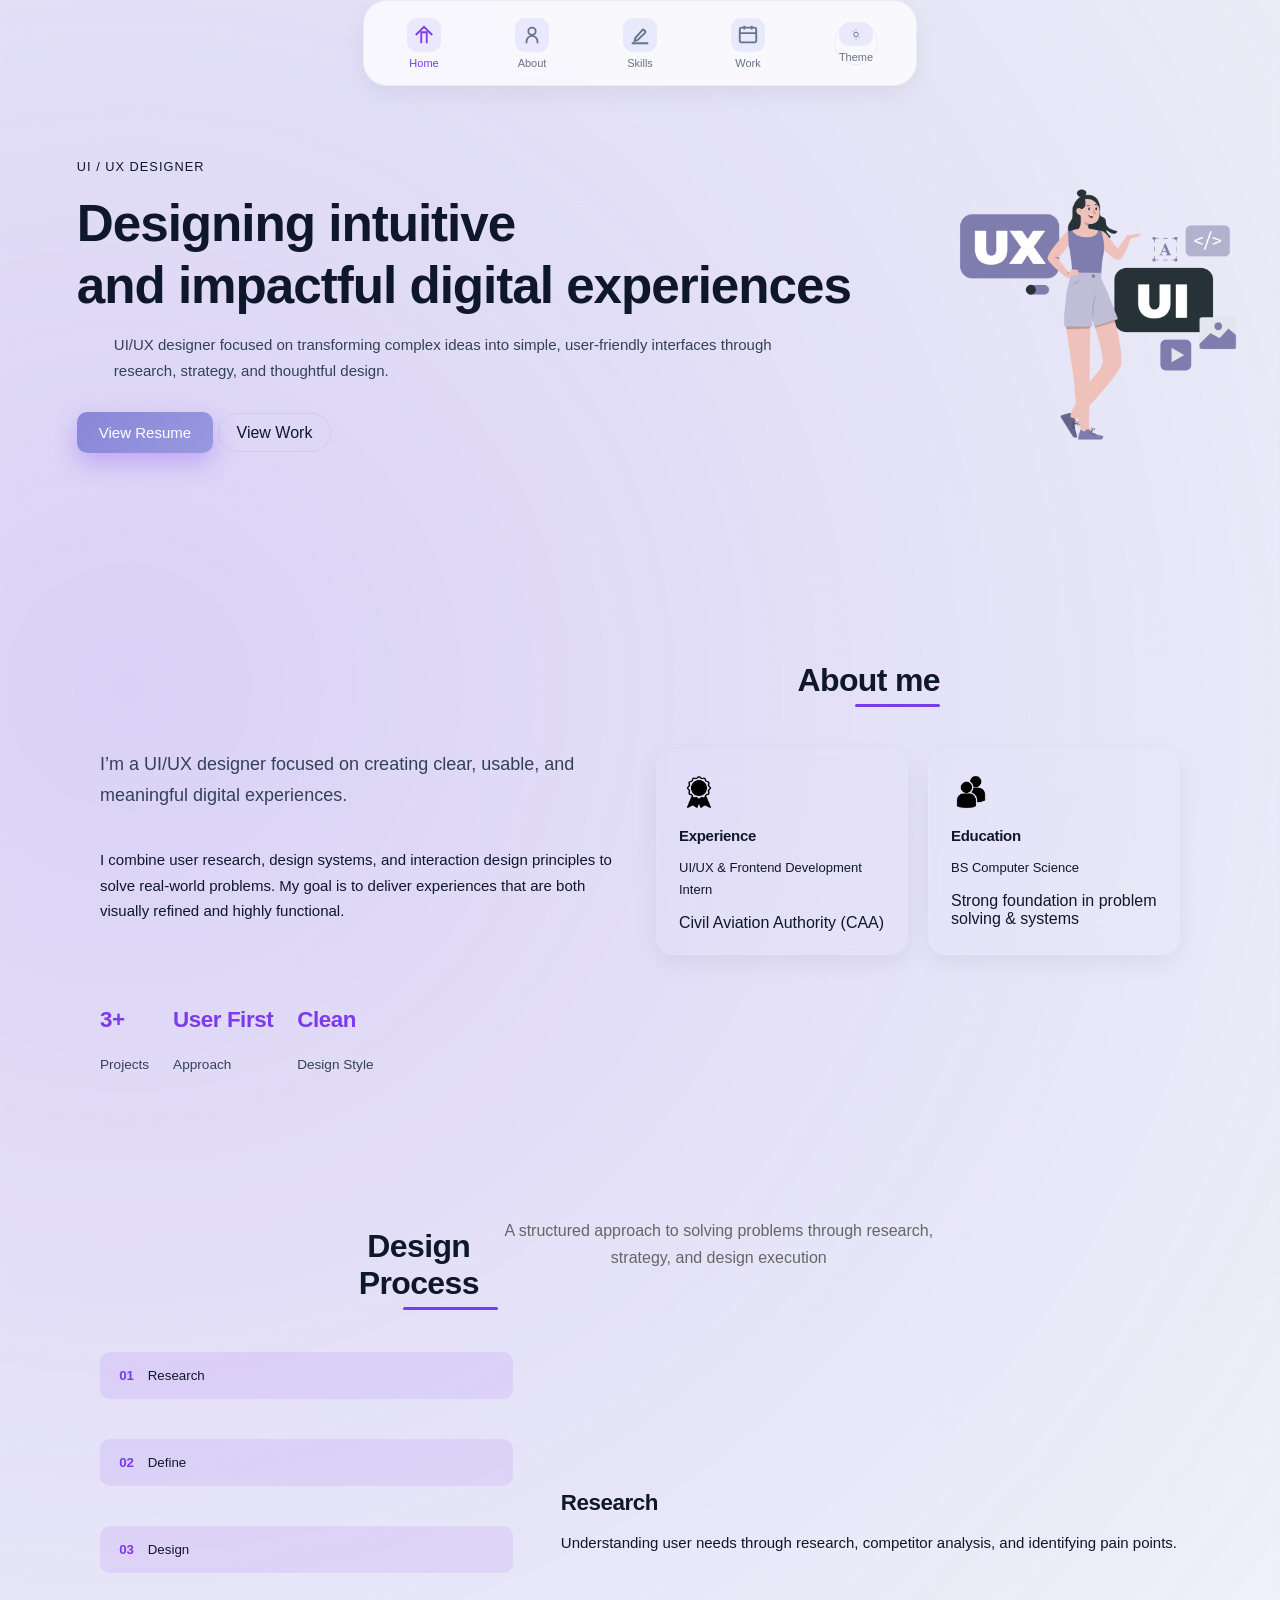
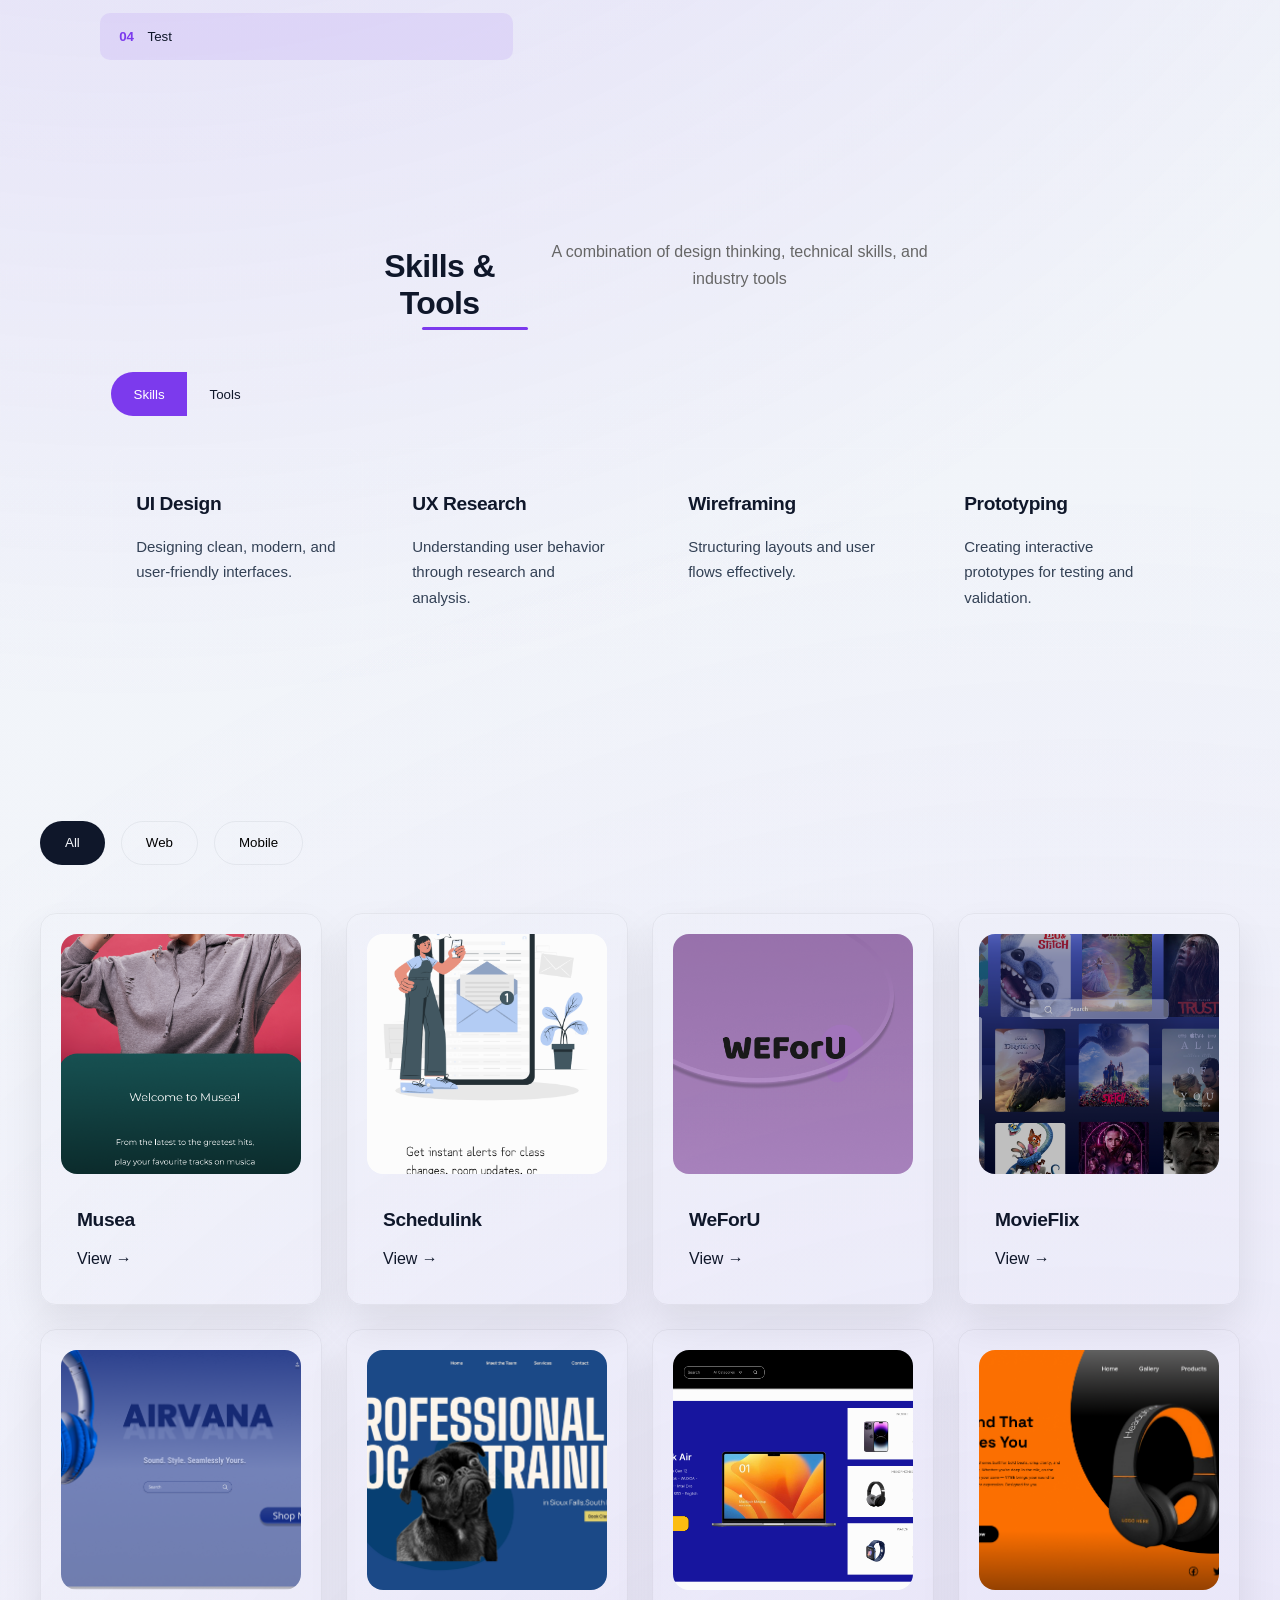
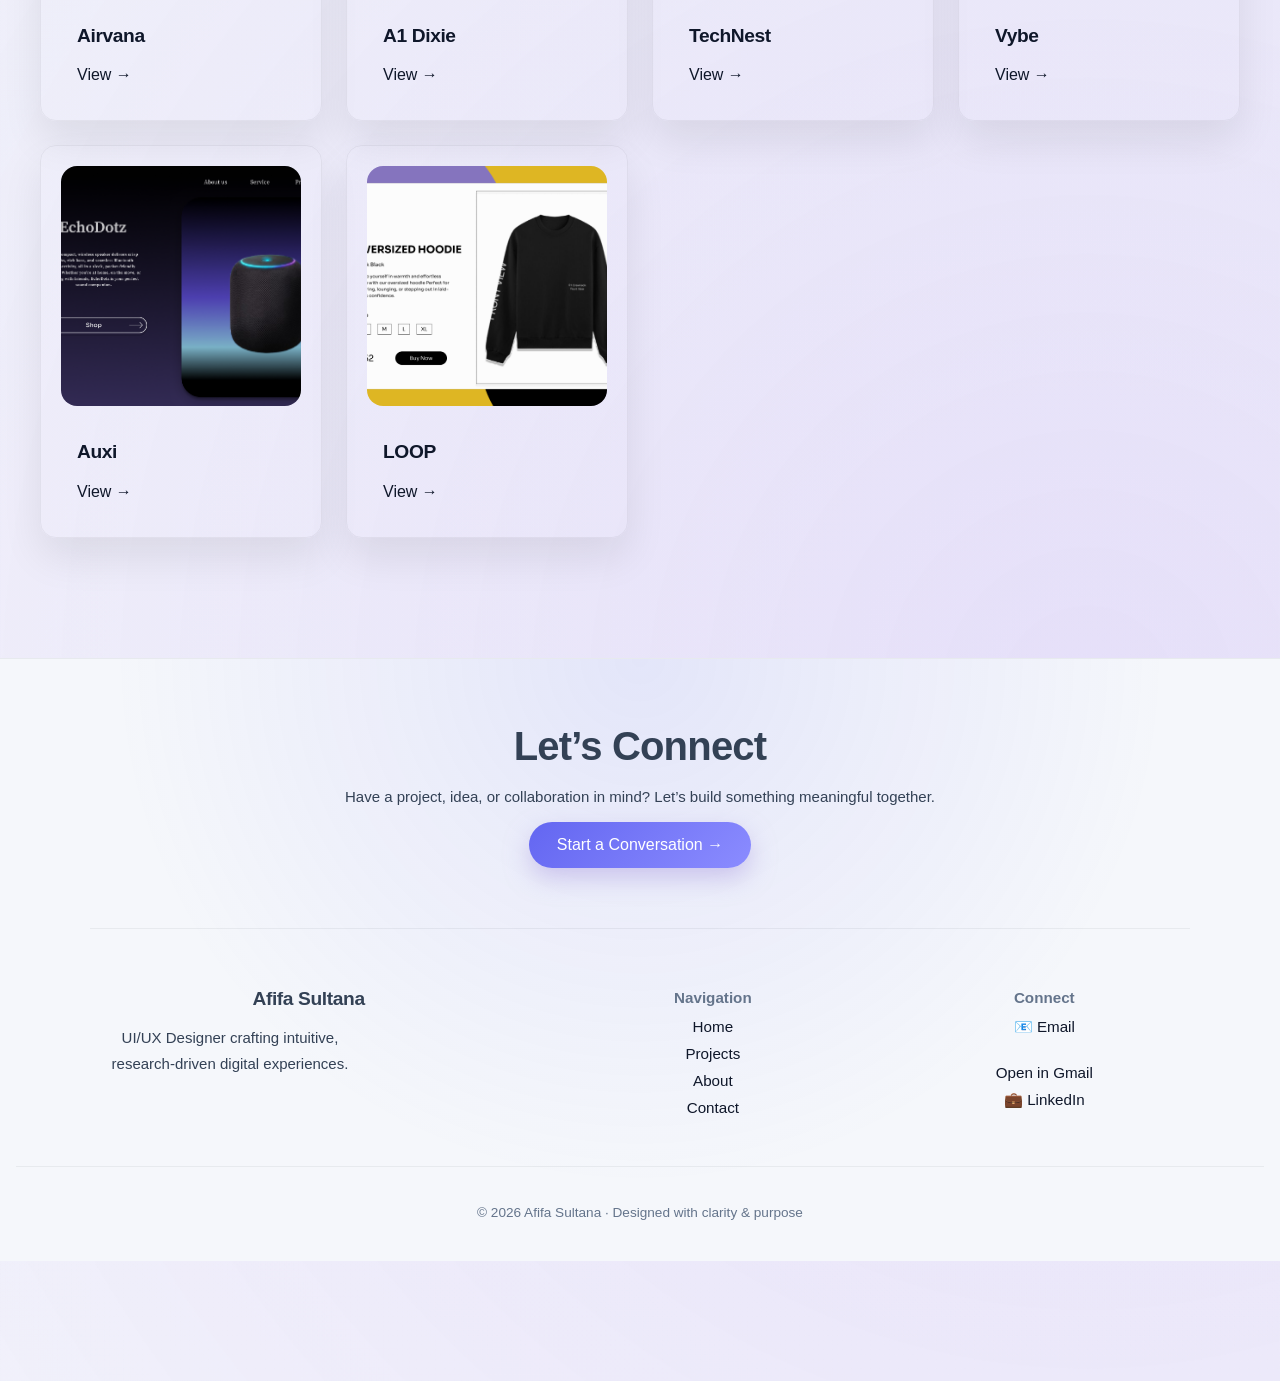
==== index.html @ 7cd3fa0b "Update index.html" ====
<!DOCTYPE html>
<html lang="en">
<head>
  <meta charset="UTF-8" />
  <meta name="viewport" content="width=device-width, initial-scale=1.0"/>
  <title>Afifa Sultana · UI/UX Designer</title>
  

  <link href="https://fonts.googleapis.com/css2?family=Poppins:wght@300;400;500;600&display=swap" rel="stylesheet">
  <link rel="stylesheet" href="style.css">
</head>

<body>
<button id="scrollTop" aria-label="Back to top">↑</button>

<!-- ================= NAV ================ -->
<!-- ================= BOTTOM NAVIGATION ================= -->
<nav class="bottom-nav">

  <div class="nav-indicator"></div>

<a href="#home" class="nav-item" aria-label="Navigate to Home section">
    <svg class="icon" viewBox="0 0 24 24">
      <path d="M3 12l9-9 9 9"></path>
      <path d="M9 21V9h6v12"></path>
    </svg>
    <span class="label">Home</span>
  </a>

<a href="#about" class="nav-item" aria-label="Go to Home section">

    <svg class="icon" viewBox="0 0 24 24">
      <circle cx="12" cy="8" r="4"></circle>
      <path d="M6 21v-2a6 6 0 0112 0v2"></path>
    </svg>
    <span class="label">About</span>
  </a>

  <a href="#skills-tools-section" class="nav-item" aria-label="Go to Home section">

    <svg class="icon" viewBox="0 0 24 24">
      <path d="M14.7 6.3a1 1 0 011.4 0l1.6 1.6a1 1 0 010 1.4l-8.4 8.4-3.2.8.8-3.2z"></path>
      <path d="M21 21H3"></path>
    </svg>
    <span class="label">Skills</span>
  </a>

   <a href="#work" class="nav-item" aria-label="Go to Home section">
    <svg class="icon" viewBox="0 0 24 24">
      <rect x="3" y="4" width="18" height="16" rx="2"></rect>
      <path d="M16 2v4"></path>
      <path d="M8 2v4"></path>
      <path d="M3 10h18"></path>
    </svg>
    <span class="label">Work</span>
  </a>

  <button id="theme-toggle" class="nav-item theme-btn">
    <svg class="icon" viewBox="0 0 24 24">
      <circle cx="12" cy="12" r="5"></circle>
      <path d="M12 1v2"></path>
      <path d="M12 21v2"></path>
      <path d="M4.22 4.22l1.42 1.42"></path>
      <path d="M18.36 18.36l1.42 1.42"></path>
    </svg>
    <span class="label">Theme</span>
  </button>

</nav>

<!-- ================= HERO ================= -->
<section id="home" class="hero reveal">
  <div class="hero-text">
    <p class="eyebrow">UI / UX Designer</p>
  <h1>
  Designing intuitive<br>
  and impactful digital experiences
</h1>

<p class="hero-desc">
  UI/UX designer focused on transforming complex ideas into simple, user-friendly interfaces through research, strategy, and thoughtful design.
</p>

<div class="hero-actions">
<a href="CV.pdf" target="_blank" class="btn">View Resume</a>
  <a href="#work" class="btn-outline">View Work</a>
</div>

  </div>

<div class="hero-image">
  <div class="hero image.png">
    <img 
      src="hero image.png" 
      alt="UI UX Designer Illustration"
      loading="lazy"
      decoding="async"
    >
  </div>
</div>
</section>
<!-- ================= ABOUT ================= -->
<section id="about">
  <div class="container">

    <div class="section-header right">
      <h2 class="section-title">About me</h2>
      <p class="section-subtitle">
     
      </p>
    </div>

    <div class="about-wrapper">

      <!-- LEFT: TEXT -->
      <div class="about-text">
     <p class="about-intro">
  I’m a UI/UX designer focused on creating clear, usable, and meaningful digital experiences.
</p>

<p class="about-description">
  I combine user research, design systems, and interaction design principles to solve real-world problems. My goal is to deliver experiences that are both visually refined and highly functional.
</p>

        <!-- ✨ HIGHLIGHTS -->
        <div class="about-highlights">
          <div class="highlight">
            <h3>3+</h3>
            <span>Projects</span>
          </div>
          <div class="highlight">
            <h3>User First</h3>
            <span>Approach</span>
          </div>
          <div class="highlight">
            <h3>Clean</h3>
            <span>Design Style</span>
          </div>
        </div>
      </div>

      <!-- RIGHT: CARDS -->
     <div class="about-cards">

  <!-- EXPERIENCE -->
  <div class="about-card premium-card">
    <img src="folder/experience.png" class="card-icon">
 <h3>Experience</h3>
          <p>UI/UX & Frontend Development Intern</p>
          <span>Civil Aviation Authority (CAA)</span>
  </div>

  <!-- EDUCATION -->
  <div class="about-card premium-card">
    <img src="folder/education.png" class="card-icon">
    <h3>Education</h3>
          <p>BS Computer Science</p>
          <span>Strong foundation in problem solving & systems</span>
  </div>

  <!-- DESIGN APPROACH -->
 
</div>
    </div>
  </div>
</section>

<section class="process-section">
  <div class="container">

    <div class="section-header right">
      <h2 class="section-title">Design Process</h2>
      <p class="section-subtitle">
        A structured approach to solving problems through research, strategy, and design execution
      </p>
    </div>

    <div class="process-wrapper">

      <!-- LEFT: STEPS -->
      <div class="process-steps">

        <button class="process-step active" data-step="1">
          <span>01</span> Research
        </button>

        <button class="process-step" data-step="2">
          <span>02</span> Define
        </button>

        <button class="process-step" data-step="3">
          <span>03</span> Design
        </button>

        <button class="process-step" data-step="4">
          <span>04</span> Test
        </button>

      </div>

      <!-- RIGHT: CONTENT -->
      <div class="process-content">

        <div class="process-panel active" data-step="1">
          <h3>Research</h3>
          <p>Understanding user needs through research, competitor analysis, and identifying pain points.</p>
        </div>

        <div class="process-panel" data-step="2">
          <h3>Define</h3>
          <p>Structuring insights into clear problem statements, user flows, and information architecture.</p>
        </div>

        <div class="process-panel" data-step="3">
          <h3>Design</h3>
          <p>Creating wireframes, visual designs, and prototypes focused on usability and clarity.</p>
        </div>

        <div class="process-panel" data-step="4">
          <h3>Test</h3>
          <p>Validating designs through usability testing and refining based on feedback.</p>
        </div>

      </div>

    </div>
  </div>
</section>


<section id="skills-tools-section">
  <div class="container">

    <div class="section-header right">
      <h2 class="section-title">Skills & Tools</h2>
      <p class="section-subtitle">
        A combination of design thinking, technical skills, and industry tools
      </p>
    </div>

    <!-- TOGGLE -->
    <div class="skills-toggle">
      <button class="toggle-btn active" data-tab="skills">Skills</button>
      <button class="toggle-btn" data-tab="tools">Tools</button>
    </div>

    <!-- SKILLS -->
    <div class="tab-content active" id="skills">

      <div class="skills-grid">

        <div class="skill-card premium-card">
          <h3>UI Design</h3>
          <p>Designing clean, modern, and user-friendly interfaces.</p>
        </div>

        <div class="skill-card premium-card">
          <h3>UX Research</h3>
          <p>Understanding user behavior through research and analysis.</p>
        </div>

        <div class="skill-card premium-card">
          <h3>Wireframing</h3>
          <p>Structuring layouts and user flows effectively.</p>
        </div>

        <div class="skill-card premium-card">
          <h3>Prototyping</h3>
          <p>Creating interactive prototypes for testing and validation.</p>
        </div>

      </div>

    </div>

    <!-- TOOLS -->
    <div class="tab-content" id="tools">

      <div class="tools-bars">

        <div class="tool-bar premium-card">
          <div class="tool-info">
            <img src="https://cdn.jsdelivr.net/gh/devicons/devicon/icons/figma/figma-original.svg">
            <div>
              <h3>Figma</h3>
              <span>Advanced</span>
            </div>
          </div>
          <div class="bar"><div class="fill" data-width="90%"></div></div>
        </div>

        <div class="tool-bar premium-card">
          <div class="tool-info">
            <img src="https://cdn.jsdelivr.net/gh/devicons/devicon/icons/xd/xd-plain.svg">
            <div>
              <h3>Adobe XD</h3>
              <span>Advanced</span>
            </div>
          </div>
          <div class="bar"><div class="fill" data-width="85%"></div></div>
        </div>

        <div class="tool-bar premium-card">
          <div class="tool-info">
            <img src="https://cdn.jsdelivr.net/gh/devicons/devicon/icons/photoshop/photoshop-plain.svg">
            <div>
              <h3>Photoshop</h3>
              <span>Intermediate</span>
            </div>
          </div>
          <div class="bar"><div class="fill" data-width="75%"></div></div>
        </div>

      </div>

    </div>

  </div>
</section>


<!-- ================= WORK ================= -->


<section id="work" class="reveal">
 <h2 class="title"></h2>


  <div class="work-filters">
    <button class="filter-btn active" data-filter="all">All</button>
    <button class="filter-btn" data-filter="web">Web</button>
    <button class="filter-btn" data-filter="mobile">Mobile</button>
     
  
  </div>



    <div class="gallery">

      <div class="gallery-item mobile" onclick="location.href='mob1.html'">
        <img src="project/Musea Cover.png" alt="Musea">
        <div class="project-info">
          <h3>Musea</h3>
          <p></p>
          <span>View  →</span>
        </div>
      </div>

     <div class="gallery-item mobile" onclick="location.href='mob2.html'">
        <img src="project/Schedulink Cover.png" alt="Schedulink">
        <div class="project-info">
          <h3>Schedulink</h3>
          <p></p>
          <span>View  →</span>
        </div>
      </div>
      <div class="gallery-item mobile" onclick="location.href='mob3.html'">
        <img src="project/WeForU Cover.png" alt="WeForU">
        <div class="project-info">
          <h3>WeForU</h3>
          <p></p>
          <span>View  →</span>
        </div>
      </div>

      <div class="gallery-item web" onclick="location.href='web1.html'">
        <img src="project/Movieflix cover.png" alt="MovieFlix">
        <div class="project-info">
          <h3>MovieFlix</h3>
          <p></p>
          <span>View  →</span>
        </div>
      </div>

      <div class="gallery-item web" onclick="location.href='web2.html'">
        <img src="project/Airvana Cover.png" alt="Airvana">
        <div class="project-info">
          <h3>Airvana</h3>
          <p></p>
          <span>View →</span>
        </div>
      </div>

      <div class="gallery-item web" onclick="location.href='web3.html'">
        <img src="project/A1Dixie Cover.png" alt="A1 Dixie">
        <div class="project-info">
          <h3>A1 Dixie</h3>
          <p></p>
          <span>View  →</span>
        </div>
      </div>
      
      <div class="gallery-item web" onclick="location.href='web4.html'">
        <img src="project/TechNest Cover.png" alt="TechNest">
        <div class="project-info">
          <h3>TechNest</h3>
          <p></p>
          <span>View  →</span>
        </div>
      </div>

  
      <div class="gallery-item all" onclick="location.href='vybe.html'">
        <img src="landing pages/vybe lp.png" alt="Vybe">
        <div class="project-info">
          <h3>Vybe</h3>
          <p></p>
          <span>View  →</span>
        </div>
      </div>

         <div class="gallery-item all" onclick="location.href='auxi.html'">
        <img src="project/Auxi Cover.png" alt="auxi">
        <div class="project-info">
          <h3>Auxi</h3>
          <p></p>
          <span>View   →</span>
        </div>
      </div>

       <div class="gallery-item all" onclick="location.href='loop.html'">
        <img src="project/LOOP Cover.png" alt="loop">
        <div class="project-info">
          <h3>LOOP</h3>
          <p></p>
          <span>View  →</span>
        </div>
      </div>


    </article>
  </div>

    </div>
  </section>

  




<!-- ================= PREMIUM FOOTER (WITH CONNECT) ================= -->
<footer class="footer" role="contentinfo">

  <!-- TOP CTA -->
  <div class="footer-cta">
    <h2>Let’s Connect</h2>
    <p>Have a project, idea, or collaboration in mind? Let’s build something meaningful together.</p>
    <a href="mailto:ms.afifasultana.1@gmail.com" class="btn-footer">
      Start a Conversation →
    </a>
  </div>

  <!-- MAIN GRID -->
  <div class="footer-container">

    <!-- BRAND -->
    <div class="footer-col brand">
      <h3>Afifa Sultana</h3>
      <p>UI/UX Designer crafting intuitive, research-driven digital experiences.</p>
    </div>

    <!-- NAVIGATION -->
    <div class="footer-col">
      <h4>Navigation</h4>
      <a href="#">Home</a>
      <a href="#">Projects</a>
      <a href="#">About</a>
      <a href="#contact">Contact</a>
    </div>

 <div class="footer-col">
  <h4>Connect</h4>

  <a href="mailto:ms.afifasultana.1@gmail.com">📧 Email</a>
<br>
<a href="https://mail.google.com/mail/?view=cm&fs=1&to=ms.afifasultana.1@gmail.com" target="_blank">
  Open in Gmail
</a>

  <!-- LinkedIn -->
  <a href="https://www.linkedin.com/in/afifa-sultana-5751b8331" target="_blank">
    💼 LinkedIn
  </a>
</div>

  </div>

  <!-- BOTTOM -->
  <div class="footer-bottom">
    <p>© 2026 Afifa Sultana · Designed with clarity & purpose</p>
  </div>

</footer>

<script src="script.js"></script>
</body>
</html>
---- style.css ----
@import url("https://fonts.googleapis.com/css2?family=Poppins:wght@300;400;500;600&display=swap");


/* ================= DESIGN SYSTEM ================= */

:root {
  /* 🎨 Brand Accent (kept strong & consistent) */
  --accent: #7C3AED;
  --accent-rgb: 124, 58, 237;
  --accent-light: #A78BFA;

  /* 🌞 BACKGROUNDS (more depth + less flat white) */
  --bg-main: #F5F7FB;
  --bg-soft: #EEF2F8;
  --bg-elevated: #FFFFFF;

  /* 📝 TEXT (improved contrast hierarchy) */
  --text-primary: #0F172A;   /* deep slate (more professional than pure black) */
  --text-secondary: #334155; /* stronger than before */
  --text-muted: #64748B;

  /* 🧱 BORDERS (clean + subtle) */
  --border-color: rgba(15, 23, 42, 0.06);

  /* 🧊 CARDS (glass + soft layering) */
  --card-bg: rgba(255, 255, 255, 0.75);
  --card-border: rgba(15, 23, 42, 0.05);

  /* ✨ INTERACTION */
  --hover-bg: rgba(124, 58, 237, 0.06);

  /* 🌫️ SHADOWS (more modern + soft) */
  --shadow-soft: 0 8px 24px rgba(15, 23, 42, 0.06);
  --shadow-medium: 0 12px 40px rgba(15, 23, 42, 0.08);

  /* 🌈 OPTIONAL GRADIENT (for hero / sections) */
  --gradient-soft: linear-gradient(
    135deg,
    rgba(153, 123, 204, 0.397),
    rgba(167, 139, 250, 0.05)
  );
}
/* 🌙 DARK MODE */
body.dark {
  --bg-main: #0b0d12;
  --bg-soft: #495380;
  --bg-elevated: #1b1f32;

  --text-primary: #e5e7eb;
  --text-secondary: #a1a1aa;
  --text-muted: #71717a;

  --border-color: rgba(255,255,255,0.08);

  --card-bg: rgba(22, 26, 43, 0.65);
  --card-border: rgba(255, 255, 255, 0.08);

  --hover-bg: rgba(124, 58, 237, 0.12);

  --shadow-soft: 0 25px 60px rgba(0,0,0,0.45);
}
:root {
  /* 📏 SPACING SCALE (8pt system) */
  --space-xs: 0.5rem;   /* 8px */
  --space-sm: 1rem;     /* 16px */
  --space-md: 1.5rem;   /* 24px */
  --space-lg: 2.5rem;   /* 40px */
  --space-xl: 4rem;     /* 64px */
  --space-2xl: 6rem;    /* 96px */
}

:root {
  /* 🔤 TYPE SCALE */
  --text-xs: 0.75rem;
  --text-sm: 0.9rem;
  --text-base: 1rem;
  --text-lg: 1.2rem;
  --text-xl: 1.6rem;
  --text-2xl: 2.2rem;
  --text-3xl: clamp(2.4rem, 5vw, 3rem);
}



section {
  max-width: 1200px;
  margin: var(--space-2xl) auto;
  padding: var(--space-xl) var(--space-lg);

  border-radius: 24px;
}

.title {
  font-size: var(--text-2xl);
  margin-bottom: var(--space-lg);
}

.section-header {
  margin-bottom: var(--space-xl);
}

.btn {
  display: inline-flex;
  align-items: center;
  justify-content: center;

  padding: 12px 22px;
  border-radius: 999px;

  background: linear-gradient(
    135deg,
    var(--accent),
    var(--accent-light)
  );

  color: white;
  border: none;

  font-size: var(--text-sm);
  font-weight: 500;

  cursor: pointer;
  transition: all 0.3s ease;
}

.btn:hover {
  transform: translateY(-2px);
  box-shadow: 0 12px 30px rgba(var(--accent-rgb), 0.35);
}

.grid {
  display: grid;
  gap: var(--space-md);
}

.hero {
  display: grid;
  grid-template-columns: 1.2fr 1fr;
  align-items: center;

  gap: var(--space-xl);
}
/* ==========

======= GLOBAL ================= */

body {
  font-family: "Inter", sans-serif;
  margin: 0;
  color: var(--text-primary);

  /* 🌈 BALANCED GRADIENT */
  background:
    radial-gradient(circle at 10% 15%, rgba(var(--accent-rgb), 0.18), transparent 40%),
    radial-gradient(circle at 85% 85%, rgba(var(--accent-rgb), 0.12), transparent 45%),
    linear-gradient(to bottom, var(--bg-soft), var(--bg-main));

  transition: background 0.4s ease, color 0.3s ease;
}

/* ================= TYPOGRAPHY ================= */

h1, h2, h3 {
  font-family: "Clash Display", sans-serif;
  letter-spacing: -0.02em;
}

p {
  color: var(--text-secondary);
  line-height: 1.6;
}

/* ================= CARDS ================= */

.card,
.skills-card,
.about-card,
.panel-card {
  background: var(--card-bg);
  backdrop-filter: blur(18px);
  -webkit-backdrop-filter: blur(18px);

  border: 1px solid var(--card-border);
  border-radius: 18px;

  box-shadow: var(--shadow-soft);
  padding: 24px;

  transition: all 0.35s ease;
  position: relative;
  overflow: hidden;
}

/* ✨ Gradient Glow Layer */
.card::before {
  content: "";
  position: absolute;
  inset: 0;
  background: radial-gradient(
    circle at top left,
    rgba(var(--accent-rgb), 0.18),
    transparent 60%
  );
  opacity: 0;
  transition: 0.3s ease;
}

.card:hover::before {
  opacity: 1;
}

/* 🚀 Hover Interaction */
.card:hover {
  transform: translateY(-6px);
  border-color: rgba(var(--accent-rgb), 0.25);
  box-shadow: 0 30px 70px rgba(0,0,0,0.18);
}

/* ================= BUTTONS ================= */

.btn {
  background: linear-gradient(
    135deg,
    rgba(var(--accent-rgb), 1),
    rgba(var(--accent-rgb), 0.85)
  );

  color: #fff;
  padding: 12px 22px;
  border-radius: 999px;
  border: none;

  font-weight: 500;
  cursor: pointer;

  transition: all 0.3s ease;
  box-shadow: 0 10px 25px rgba(var(--accent-rgb), 0.3);
}

.btn:hover {
  transform: translateY(-2px);
  box-shadow: 0 18px 40px rgba(var(--accent-rgb), 0.4);
}

.btn:active {
  transform: scale(0.97);
}

/* Outline Button */
.btn-outline {
  background: transparent;
  border: 1px solid var(--border-color);
  color: var(--text-primary);

  padding: 10px 18px;
  border-radius: 999px;

  transition: all 0.3s ease;
}

.btn-outline:hover {
  background: var(--hover-bg);
  border-color: var(--accent);
}

/* ================= LINKS ================= */

a {
  position: relative;
  color: var(--text-primary);
  text-decoration: none;
}

a::after {
  content: "";
  position: absolute;
  left: 0;
  bottom: -3px;
  width: 0%;
  height: 2px;
  background: var(--accent);
  transition: 0.3s ease;
}

a:hover::after {
  width: 100%;
}

/* ================= ICONS ================= */

.icon-circle,
.tool {
  transition: all 0.3s ease;
}

.icon-circle:hover,
.tool:hover {
  background: var(--hover-bg);
  transform: scale(1.08);
}


/* ================= NAV ================= */
nav {
  position: sticky;
  top: 0;
  height: 80px;
  padding: 0 4rem;
  display: flex;
  justify-content: space-between;
  align-items: center;
  background: rgba(255,255,255,0.85);
  backdrop-filter: blur(12px);
  border-bottom: 1px solid var(--border-color);
  z-index: 1000;
}

body.dark nav {
  background: rgba(15,15,15,0.85);
}

.nav-links {
  display: flex;
  gap: 2rem;
  list-style: none;
}

.nav-links a {
  text-decoration: none;
  color: var(--text-primary);
  font-weight: 500;
}

#theme-toggle {
  width: 40px;
  height: 40px;
  border-radius: 50%;
  background: transparent;
  border: 1px solid var(--border-color);
  cursor: pointer;
}

/* ================= SECTIONS ================= */
section {
  max-width: 1200px;
  margin: 6rem auto;
  padding: 4rem 3rem;
  background: var(--bg-section);
  border-radius: 24px;
}

.title {
  font-size: clamp(2rem, 4vw, 2.6rem);
  margin-bottom: 2rem;
}

/* ================= HERO ================= */
.hero {
  display: grid;
  grid-template-columns: 1.2fr 1fr;
  gap: 4rem;
  align-items: center;
}

.eyebrow {
  color: var(--text-secondary);
  text-transform: uppercase;
  letter-spacing: 1px;
  font-size: 0.8rem;
}

.hero h1 {
  font-size: clamp(2.4rem, 5vw, 3.2rem);
  margin: 1rem 0;
}

.hero-desc {
  color: var(--text-secondary);
  max-width: 520px;
}

.hero-image img {
  width: 100%;
  max-width: 360px;
}

/* ================= BUTTON ================= */
.btn {
  margin-top: 1.5rem;
  padding: 0.9rem 2rem;
  border-radius: 999px;
  border: 1px solid var(--text-primary);
  background: transparent;
  cursor: pointer;
}

.btn:hover {
  background: var(--text-primary);
  color: var(--bg-main);
}



/* ================= WORK ================= */
.work-filters {
  display: flex;
  gap: 1rem;
  margin-bottom: 3rem;
}

.filter-btn {
  padding: 0.6rem 1.5rem;
  border-radius: 999px;
  border: 1px solid var(--border-color);
  background: transparent;
  cursor: pointer;
}

.filter-btn.active,
.filter-btn:hover {
  background: var(--text-primary);
  color: var(--bg-main);
}

.gallery {
  display: grid;
  grid-template-columns: repeat(auto-fit, minmax(260px, 1fr));
  gap: 2rem;
}

.gallery-item {
  background: var(--card-bg);
  border-radius: 20px;
  overflow: hidden;
  transition: transform 0.3s ease;
}

.gallery-item:hover {
  transform: translateY(-6px);
}

.gallery-item img {
  width: 100%;
}

.project-info {
  padding: 1.4rem;
}

.gallery {
  display: grid;
  grid-template-columns: repeat(auto-fit, minmax(280px, 1fr));
  gap: 2.5rem;
}

.gallery-item {
  background: var(--card-bg);
  border-radius: 20px;
  overflow: hidden;
  transition: 0.35s ease;
}

.gallery-item:hover {
  transform: translateY(-6px);
  box-shadow: 0 20px 40px rgba(0,0,0,0.08);
}

.project-info {
  padding: 1.5rem;
}

/* ================= FOOTER ================= */
footer {
  text-align: center;
  padding: 4rem 2rem 2rem;
  color: var(--text-secondary);
}

.footer-links {
  margin: 1.5rem 0;
  display: flex;
  justify-content: center;
  gap: 2rem;
}

.footer-links a {
  color: var(--text-primary);
  text-decoration: none;
}

/* ================= REVEAL ================= */
.reveal {
  opacity: 0;
  transform: translateY(40px);
  transition: 0.8s ease;
}

.reveal.active {
  opacity: 1;
  transform: translateY(0);
}

/* ================= RESPONSIVE ================= */
@media (max-width: 768px) {
  .skills-tools-wrapper {
    grid-template-columns: 1fr;
  }
}




/* ================= RESPONSIVE ================= */

@media (max-width: 900px) {
  .about-wrapper {
    grid-template-columns: 1fr;
  }

  .about-cards {
    flex-direction: row;
  }
}

@media (max-width: 600px) {
  .about-cards {
    flex-direction: column;
  }
}
.navbar {
  display: flex;
  align-items: center;
  justify-content: space-between;
  padding: 1.2rem 2.5rem;
  position: relative;
  background: #fff;
  font-family: 'Poppins', sans-serif;
}

.logo {
  font-size: 1.3rem;
  font-weight: 600;
}
.nav-links {
  display: flex;
  gap: 2rem;
  list-style: none;
}

.nav-links a {
  text-decoration: none;
  color: #222;
  font-weight: 500;
  transition: color 0.3s ease;
}

.nav-links a:hover {
  color: #6c63ff;
}
.nav-toggle {
  display: none;
  flex-direction: column;
  background: none;
  border: none;
  cursor: pointer;
}

.nav-toggle span {
  width: 24px;
  height: 2px;
  background: #222;
  margin: 4px 0;
  transition: 0.3s ease;
}
@media (max-width: 768px) {

  .nav-toggle {
    display: flex;
  }

  .nav-links {
    position: absolute;
    top: 75px;
    right: 2rem;
    background: #ffffff;
    flex-direction: column;
    width: 200px;
    padding: 1.5rem;
    border-radius: 14px;
    box-shadow: 0 12px 30px rgba(0, 0, 0, 0.12);
    display: none;
    gap: 1.2rem;
  }

  .nav-links.active {
    display: flex;
  }

 
}
.btn-small {
  margin-left: 0.6rem;
  padding: 4px 10px;
  font-size: 0.75rem;
  font-weight: 500;
  border-radius: 999px;
  border: 1px solid #ccc;
  background: transparent;
  color: #111;
  cursor: pointer;
  transition: all 0.25s ease;
}



/* Individual nav item */
.nav-item {
  display: flex;
  flex-direction: column;
  align-items: center;
  gap: 4px;

  font-size: 12px;
  color: var(--text-muted);
  text-decoration: none;

  transition: all 0.25s ease;
}

/* Icon */
.nav-item .icon {
  font-size: 18px;
  line-height: 1;
}

/* Label */
.nav-item .label {
  font-size: 11px;
}

/* Active / Hover */
.nav-item:hover,
.nav-item.active {
  color: var(--accent);
}

/* Subtle hover lift */
.nav-item:hover {
  transform: translateY(-2px);
}

/* Hide bottom nav on large screens (optional) */
@media (min-width: 900px) {
  .bottom-nav {
    display: none;
  }
}



/* ============== PREMIUM APP-STYLE BOTTOM NAV ============== */

.bottom-nav {
  position: fixed;
  bottom: 16px;
  left: 50%;
  transform: translateX(-50%);

  width: calc(100% - 32px);
  max-width: 480px;

  background: var(--card-bg);
  border: 1px solid var(--card-border);
  border-radius: 24px;

  display: flex;
  justify-content: space-around;
  align-items: center;

  padding: 12px 8px;

  box-shadow: var(--shadow-soft);
  backdrop-filter: blur(16px);

  z-index: 9999;
}

/* Animated indicator */
.nav-indicator {
  position: absolute;
  bottom: 6px;
  height: 3px;
  width: 64px;
  background: var();
  border-radius: 10px;
  transition: 0.35s cubic-bezier(0.4, 0, 0.2, 1);
}
 
 
/* Nav item */
.nav-item {
  position: relative;

  display: flex;
  flex-direction: column;
  align-items: center;
  gap: 5px;

  text-decoration: none;
  color: var(--text-muted);

  transition: all 0.25s ease;
  background: transparent;
  border: none;
  cursor: pointer;
}

/* SVG Icons */
.nav-item .icon {
  width: 22px;
  height: 22px;
  stroke: currentColor;
  stroke-width: 2;
  fill: none;
  transition: transform 0.25s ease;
}

/* Label */
.nav-item .label {
  font-size: 11px;
  font-weight: 500;
}

/* Active State */
.nav-item.active {
  color: var(--accent);
}

/* Hover lift */
.nav-item:hover .icon {
  transform: translateY(-2px) scale(1.05);
}

/* Haptic-style press */
.nav-item:active {
  transform: scale(0.92);
}

/* Theme button */
.theme-btn {
  outline: none;
}

/* Prevent content overlap */
body {
  padding-bottom: 120px;
}

/* Desktop size */
@media (min-width: 900px) {
  .bottom-nav {
    max-width: 540px;
  }
}


.hero-desc,
.about-text p {
  max-width: 700px;
  margin: auto;
}

a:focus,
button:focus {
  outline: 2px dashed var(--accent);
  outline-offset: 3px;
}
img {
  max-width: 100%;
  height: auto;
  display: block;
}



/* ===== MOBILE FIRST IMPROVEMENTS ===== */

/* Make sections fit small screens */
section {
  width: 95%;
  margin: 2rem auto;
  padding: 2rem 1.2rem;
}

/* Better touch targets */
button, 
.nav-item {
  min-height: 44px;
  min-width: 44px;
}

/* Improve text readability on mobile */
p {
  font-size: 15px;
}

/* Responsive hero */
@media (max-width: 900px) {
  .hero {
    grid-template-columns: 1fr;
    text-align: center;
  }

  .hero-image {
    order: -1;
  }

  .hero-image img {
    max-width: 260px;
  }
}

/* Improve gallery on small screens */
@media (max-width: 600px) {
  .gallery {
    grid-template-columns: 1fr;
  }

  .title {
    text-align: center;
  }
}

/* Make buttons easier to tap */
.btn {
  padding: 12px 24px;
  font-size: 15px;
}

/* Improve form of skill bars on mobile */
.skill-bar {
  height: 10px;
}

/* Bottom nav usability */
.bottom-nav {
  padding: 14px 10px;
}


@media (max-width: 768px) {
  .hero {
    flex-direction: column;
    text-align: center;
  }

  .about-wrapper {
    flex-direction: column;
  }

  .gallery {
    grid-template-columns: 1fr;
  }
}


#scrollTop {
  position: fixed;
  bottom: 90px;
  right: 20px;
  display: none;
  padding: 10px;
  border-radius: 50%;
}

.btn {
  background: linear-gradient(135deg, #8a86d8, #9899e0);
  color: white;
  border: none;
  padding: 12px 22px;
  border-radius: 10px;
  font-weight: 500;
  transition: all 0.3s ease;
  cursor: pointer;
}

.btn:hover {
  transform: translateY(-2px);
  box-shadow: 0 8px 20px rgba(99,102,241,0.3);
}
.gallery-item {
  transition: transform 0.3s ease, box-shadow 0.3s ease;
}

.gallery-item:hover {
  transform: translateY(-6px);
  box-shadow: 0 10px 30px rgba(0,0,0,0.15);
}
.gallery-item {
  transition: transform 0.3s ease, box-shadow 0.3s ease;
}

.gallery-item:hover {
  transform: translateY(-6px);
  box-shadow: 0 10px 30px rgba(0,0,0,0.15);
}
html {
  scroll-behavior: smooth;
}
.hero-image {
  flex: 1.2;                 /* Gives image more space than text */
  display: flex;
  justify-content: center;
  align-items: center;
}

.hero-image-frame {
  width: 100%;
  max-width: 620px;          /* Bigger professional size */
  padding: 12px;

  border-radius: 28px;


  border: 1px solid rgba(0,0,0,0.05);

 
  transition: all 0.4s ease;
}

.hero-image-frame img {
  width: 100%;
  height: auto;

  border-radius: 20px;

  object-fit: contain;

  filter: contrast(102%) brightness(100%);
}
.hero-image {
  flex: 1.2;                 /* Gives image more space than text */
  display: flex;
  justify-content: center;
  align-items: center;
}

.hero-image-frame {
  width: 100%;
  max-width: 620px;          /* Bigger professional size */
  padding: 12px;

  border-radius: 28px;


  border: 1px solid rgba(0,0,0,0.05);


  transition: all 0.4s ease;
}

.hero-image-frame img {
  width: 100%;
  height: auto;

  border-radius: 20px;

  object-fit: contain;

  filter: contrast(102%) brightness(100%);
}
@media (min-width: 1200px) {
  .hero-image-frame {
    max-width: 720px;      /* Extra large on desktops */
  }
}


body.dark .hero-image img {
  filter: brightness(96%);
}
.hero-image {
  position: relative;
}

.hero-image::after {
  content: "";
  position: absolute;
  inset: 0;
  border-radius: 22px;

  background: radial-gradient(
    circle at center,
   
    transparent 70%
  );

  pointer-events: none;
  opacity: 0.4;
}

.hero {
  display: flex;
  align-items: center;
  justify-content: space-between;
  gap: 60px;
  padding: 80px 8%;
}


.gallery-item {
  border-radius: 20px;
  overflow: hidden;

  background: #fff;

  border: 1px solid rgba(0,0,0,0.05);

  box-shadow:
    0 10px 20px rgba(0,0,0,0.06),
    0 20px 40px rgba(0,0,0,0.05);

  transition: all 0.3s ease;
}
.gallery-item img {
  width: 100%;
  height: 240px;
  object-fit: cover;

  transition: transform 0.4s ease;

  filter: contrast(101%);
}
.gallery-item img {
  width: 100%;
  height: 240px;
  object-fit: cover;

  transition: transform 0.4s ease;

  filter: contrast(101%);
}
.gallery-item:hover {
  transform: translateY(-6px);
  box-shadow:
    0 15px 30px rgba(0,0,0,0.1),
    0 25px 60px rgba(0,0,0,0.12);
}

.gallery-item:hover img {
  transform: scale(1.03);
}


.gallery-item img {
  width: 100%;
  height: 240px;
  object-fit: cover;
  border-radius: 16px;
  transition: all 0.4s ease;
  filter: brightness(98%) contrast(102%);
}

.gallery-item {
  border-radius: 20px;
  overflow: hidden;
  background: var(--card-bg);
  box-shadow: 0 20px 40px rgba(0,0,0,0.08);
  transition: all 0.3s ease;
}



.gallery-item:hover::after {
  opacity: 1;
}

.icon {
  width: 40px;
  height: 40px;
  padding: 6px;
  background: rgba(99, 102, 241, 0.1);
  border-radius: 10px;
  transition: all 0.3s ease;
}

.icon:hover {
  transform: scale(1.1);
  background: rgba(99, 102, 241, 0.2);
}
.icon {
  width: 40px;
  height: 40px;
  padding: 6px;
  background: rgba(99, 102, 241, 0.1);
  border-radius: 10px;
  transition: all 0.3s ease;
}

.icon:hover {
  transform: scale(1.1);
  background: rgba(99, 102, 241, 0.2);
}
img {
  image-rendering: -webkit-optimize-contrast;
  backface-visibility: hidden;
}


/* ===== DESIGN PROCESS STYLING ===== */

/* ================= RESPONSIVE DESIGN PROCESS ================= */

/* Container fix */
.process-slider {
  overflow-x: auto;
  padding-bottom: 12px;
  -webkit-overflow-scrolling: touch; /* smooth mobile scroll */
}

/* Track */
.process-track {
  display: flex;
  gap: 20px;
  scroll-snap-type: x mandatory;
  padding-bottom: 10px;
}

/* Cards */
.process-card {
  min-width: 260px;
  max-width: 280px;
  flex: 0 0 auto; /* prevents shrinking */
  background: var(--card);
  padding: 20px;
  border-radius: 16px;
  transition: 0.3s ease;
  scroll-snap-align: start;
}

/* Tablet */
@media (max-width: 992px) {
  .process-layout {
    grid-template-columns: 1fr;
    gap: 40px;
  }

  .process-header {
    text-align: center;
    position: static;
  }

  .process-track {
    gap: 16px;
  }

  .process-card {
    min-width: 240px;
  }
}

/* Mobile */
@media (max-width: 600px) {

  /* Switch to vertical layout (better UX than horizontal scroll) */
  .process-slider {
    overflow: visible;
  }

  .process-track {
    flex-direction: column;
    gap: 16px;
  }

  .process-card {
    width: 100%;
    max-width: 100%;
  }

  /* Improve touch feel */
  .process-card:hover {
    transform: none;
  }
}

/* Extra small screens */
@media (max-width: 400px) {
  .process-card {
    padding: 16px;
  }

  .process-card h3 {
    font-size: 1rem;
  }

  .process-card p {
    font-size: 0.85rem;
  }
}

/* ===== SECTION BASE ===== */
.skills-section {
  padding: 80px 20px;

}

.container {
  max-width: 1100px;
  margin: 0 auto;
}

/* ===== HEADER ===== */
.section-header {
  text-align: center;
  margin-bottom: 50px;
}

.section-header h2 {
  font-size: 32px;
  font-weight: 600;
  margin-bottom: 10px;
}

.section-header p {
  font-size: 16px;
  color: #666;
}

/* ===== GRID ===== */
.skills-grid {
  display: grid;
  grid-template-columns: repeat(3, 1fr);
  gap: 25px;
}

/* ===== CARD ===== */
.card {
 
  padding: 25px;
  border-radius: 16px;
  border: 1px solid #eee;
  transition: all 0.3s ease;
}

.card:hover {
  transform: translateY(-6px);
  box-shadow: 0 10px 30px rgba(0,0,0,0.05);
}

.card h3 {
  font-size: 18px;
  margin-bottom: 20px;
}

/* ===== TOOLS ===== */
.tools-grid {
  display: grid;
  grid-template-columns: repeat(2, 1fr);
  gap: 15px;
}

.tool {
  display: flex;
  align-items: center;
  gap: 10px;
  padding: 12px;
  border-radius: 10px;
 
  transition: 0.3s;
}

.tool:hover {
  background: #eef0ff;
}

.tool img {
  width: 24px;
}

.tool span {
  font-size: 14px;
}


/* ==========================================
   GLOBAL SPACING REDUCTION (COMPACT MODE)
========================================== */

/* Reduce section spacing */
section {
  margin: 3rem auto !important;      /* was 6rem */
  padding: 2.5rem 2rem !important;   /* was 4rem 3rem */
}

/* Reduce title spacing */
.title {
  margin-bottom: 1.2rem !important;  /* was 2rem */
}

/* Reduce hero spacing */
.hero {
  gap: 40px !important;              /* was 60px */
  padding: 40px 6% !important;       /* was 80px 8% */
}

/* Reduce general paragraph spacing */
p {
  margin-bottom: 0.8rem !important;
}

/* Reduce About section spacing */
.about-wrapper {
  gap: 2rem !important;              /* was 4rem */
  margin-top: 1.5rem !important;
}

/* Reduce skills section spacing */
#skills-tools-section {
  padding: 50px 4% !important;       /* was 80px 6% */
}

/* Reduce grid gaps */
.skills-tools-wrapper {
  gap: 20px !important;              /* was 25px+ */
  margin-top: 20px !important;
}

/* Reduce card padding */
.panel-card {
  padding: 18px !important;          /* was 25px */
}

/* Reduce skill item spacing */
.skill-item {
  margin-bottom: 0.6rem !important;  /* was 1.2rem */
  padding: 10px !important;
}

/* Reduce gallery spacing */
.gallery {
  gap: 1.5rem !important;            /* was 2.5rem */
}

/* Reduce gallery card padding */
.project-info {
  padding: 1rem !important;          /* was 1.5rem */
}

/* Reduce design process spacing */
#design-process {
  padding: 50px 20px !important;     /* was 80px */
}

.process-intro {
  margin: 10px auto 30px !important; /* was 50px */
}

.process-step {
  margin-bottom: 24px !important;    /* was 40px */
}

/* Reduce navigation height */
nav {
  height: 68px !important;           /* was 80px */
  padding: 0 2.5rem !important;
}

/* Reduce footer spacing */
footer {
  padding: 2rem 1rem 1.5rem !important;  /* was 4rem */
}

/* Reduce button margins */
.btn {
  margin-top: 1rem !important;
}

/* Reduce bottom nav spacing */
.bottom-nav {
  padding: 8px 6px !important;
}

/* Mobile tighter spacing */
@media (max-width: 768px) {
  section {
    margin: 2rem auto !important;
    padding: 1.8rem 1.2rem !important;
  }

  .hero {
    gap: 20px !important;
    padding: 30px 4% !important;
  }

  .skills-tools-wrapper {
    gap: 15px !important;
  }

  .panel-card {
    padding: 14px !important;
  }
}


/* ================= PREMIUM FOOTER ================= */

.footer {
  margin-top: 80px;
  padding: 60px 20px 30px;

  background: radial-gradient(
      circle at top,
      rgba(99,102,241,0.12),
      transparent 60%
    ),
    var(--bg-main);

  border-top: 1px solid var(--border-color);
}

/* ===== CTA ===== */
.footer-cta {
  text-align: center;
  max-width: 700px;
  margin: 0 auto 60px;
}

.footer-cta h2 {
  font-size: clamp(2rem, 4vw, 2.5rem);
  margin-bottom: 10px;
}

.footer-cta p {
  color: var(--text-secondary);
  margin-bottom: 25px;
}

/* Premium button */
.btn-footer {
  display: inline-block;
  padding: 14px 28px;
  border-radius: 999px;

  background: linear-gradient(135deg, #6366f1, #8b8cff);
  color: #fff;
  font-weight: 500;
  text-decoration: none;

  transition: all 0.3s ease;
  box-shadow: 0 10px 25px rgba(173, 157, 225, 0.521);
}

.btn-footer:hover {
  transform: translateY(-3px);
  box-shadow: 0 15px 35px rgba(179, 160, 225, 0.541);
}

/* ===== GRID ===== */
.footer-container {
  max-width: 1100px;
  margin: auto;

  display: grid;
  grid-template-columns: 1.5fr 1fr 1fr;
  gap: 40px;

  padding: 40px 0;
  border-top: 1px solid var(--border-color);
}

/* Columns */
.footer-col h4 {
  margin-bottom: 12px;
  font-size: 0.95rem;
  color: var(--text-muted);
}

.footer-col a {
  display: block;
  margin-bottom: 10px;
  text-decoration: none;
  color: var(--text-primary);
  font-size: 0.95rem;
  position: relative;
}

/* Hover underline animation */
.footer-col a::after {
  content: "";
  position: absolute;
  left: 0;
  bottom: -3px;
  width: 0%;
  height: 2px;
  background: var(--accent);
  transition: 0.3s ease;
}

.footer-col a:hover::after {
  width: 100%;
}

/* Brand */
.footer-col.brand h3 {
  margin-bottom: 10px;
}

.footer-col.brand p {
  color: var(--text-secondary);
  max-width: 280px;
}

/* ===== BOTTOM ===== */
.footer-bottom {
  text-align: center;
  padding-top: 20px;
  border-top: 1px solid var(--border-color);
}

.footer-bottom p {
  font-size: 0.85rem;
  color: var(--text-muted);
}

/* ===== HOVER MICRO INTERACTIONS ===== */
.footer-col a:hover {
  transform: translateX(4px);
  color: var(--accent);
}

/* ===== RESPONSIVE ===== */
@media (max-width: 768px) {
  .footer-container {
    grid-template-columns: 1fr;
    text-align: center;
  }

  .footer-col.brand p {
    margin: auto;
  }
}



/* about more*/
/* ================= DESIGN SYSTEM ================= */

.section {
  padding: 80px 0;
}

.container {
  width: 90%;
  max-width: 1100px;
  margin: auto;
}

/* ================= SECTION HEADER ================= */

.section-header {
  text-align: center;
  max-width: 600px;
  margin: 0 auto 50px;
}

.eyebrow {
  font-size: 0.8rem;
  text-transform: uppercase;
  letter-spacing: 1px;
  color: var(--muted);
  margin-bottom: 10px;
}

.section-header h2 {
  font-size: 2rem;
  margin-bottom: 10px;
}

.section-desc {
  color: var(--muted);
  font-size: 0.95rem;
  line-height: 1.6;
}

/* ================= GRID SYSTEM ================= */

.hero-grid,
.about-grid {
  display: grid;
  grid-template-columns: 1fr 1fr;
  gap: 50px;
  align-items: center;
}

/* ================= CARDS (GLOBAL STYLE) ================= */

.card,
.about-card,
.gallery-item {
  background: var(--card);
  border-radius: 16px;
  padding: 20px;
  transition: 0.3s ease;
}

.card:hover,
.about-card:hover,
.gallery-item:hover {
  transform: translateY(-5px);
}

/* ================= TYPOGRAPHY ================= */

h1 {
  font-size: 2.5rem;
  line-height: 1.2;
}

h2 {
  font-size: 2rem;
}

h3 {
  font-size: 1.2rem;
}

p {
  line-height: 1.7;
}

/* ================= SPACING CONSISTENCY ================= */

.about-left p,
.process-right p,
.project-info p {
  color: var(--muted);
}

/* ================= IMAGE CONSISTENCY ================= */

img {
  width: 100%;
  border-radius: 12px;
}

/* ================= RESPONSIVE ================= */

@media (max-width: 992px) {

  .hero-grid,
  .about-grid {
    grid-template-columns: 1fr;
    text-align: center;
  }

  .section-header {
    margin-bottom: 40px;
  }
}

@media (max-width: 600px) {

  .section {
    padding: 60px 0;
  }

  h1 {
    font-size: 1.8rem;
  }

  h2 {
    font-size: 1.6rem;
  }
}

/* new enhancements in the skills

/* ================= SECTION ================= */
.section {
  padding: 80px 10%;
  position: relative;
}

/* ================= RIGHT HEADING ================= */
.section-header {
  display: flex;
  justify-content: flex-end;
  margin-bottom: 40px;
}

.section-header h2 {
  font-size: 32px;
  font-weight: 600;
  position: relative;
}

/* Accent line */
.section-header h2::after {
  content: "";
  position: absolute;
  right: 0;
  bottom: -8px;
  width: 60%;
  height: 3px;
  background: var(--accent);
  border-radius: 10px;
}

/* ================= GLASS CARD ================= */
.glass-card {
  background: var(--glass);
  backdrop-filter: blur(12px);
  border: 1px solid var(--glass-border);
  border-radius: 20px;
  padding: 25px;
  transition: all 0.4s ease;
  box-shadow: 0 10px 30px rgba(0,0,0,0.1);
}

/* Hover effect */
.glass-card:hover {
  transform: translateY(-8px) scale(1.02);
  box-shadow: 0 20px 50px rgba(0,0,0,0.15);
}

/* ================= GRID ================= */
.grid {
  display: grid;
  gap: 25px;
}

.grid-3 {
  grid-template-columns: repeat(auto-fit, minmax(250px, 1fr));
}

/* ================= DESIGN PROCESS STEPS ================= */
.process-step {
  position: relative;
  overflow: hidden;
}

/* Glow effect */
.process-step::before {
  content: "";
  position: absolute;
  inset: 0;
  background: linear-gradient(120deg, transparent, rgba(255,255,255,0.2), transparent);
  opacity: 0;
  transition: 0.4s;
}

.process-step:hover::before {
  opacity: 1;
}

/* Step number */
.step-number {
  font-size: 40px;
  font-weight: 600;
  opacity: 0.15;
}

/* ================= TEXT ================= */
.card-title {
  font-size: 18px;
  font-weight: 500;
  margin-bottom: 10px;
}

.card-text {
  font-size: 14px;
  color: #333;
  line-height: 1.6;
}

/* ================= MICRO INTERACTIONS ================= */
.glass-card,
h2 {
  transition: all 0.3s ease;
}

h2:hover {
  letter-spacing: 1px;
}

/* ================= RESPONSIVE ================= */
@media (max-width: 768px) {
  .section {
    padding: 60px 6%;
  }

  .section-header {
    justify-content: center;
    text-align: center;
  }

  .section-header h2::after {
    left: 50%;
    transform: translateX(-50%);
    right: auto;
  }
}

/*new update  for skils section /*
/* ================= SKILLS LAYOUT FIX ================= */

.skills-layout {
  display: grid;
  grid-template-columns: 1fr 1fr;
  gap: 56px;
  align-items: start;
}

/* RIGHT CONTENT */
.skills-content {
  display: flex;
  flex-direction: column;
  gap: 32px;
}

/* BLOCK */
.skills-block h3 {
  font-size: 1rem;
  font-weight: 500;
  margin-bottom: 14px;
}

/* TOOLS */
.tools-grid {
  display: grid;
  grid-template-columns: repeat(2, minmax(120px, 1fr));
  gap: 14px;
}

.tool {
  display: flex;
  align-items: center;
  gap: 10px;
  padding: 10px 12px;
  border-radius: 12px;
  background: rgba(0,0,0,0.04);
  transition: 0.2s ease;
}

.tool:hover {
  background: rgba(21,66,67,0.08);
}

.tool img {
  width: 18px;
  height: 18px;
}

/* SKILL BARS */
.skill {
  margin-bottom: 16px;
}

.skill-title {
  display: flex;
  justify-content: space-between;
  font-size: 0.85rem;
  margin-bottom: 6px;
}

.bar {
  height: 6px;
  background: rgba(0,0,0,0.08);
  border-radius: 10px;
}

.fill {
  height: 100%;
  background: #154243;
  border-radius: 10px;
}

/* TAGS */
.tags {
  display: flex;
  flex-wrap: wrap;
  gap: 10px;
}

.tags span {
  padding: 6px 12px;
  font-size: 0.75rem;
  border-radius: 999px;
  background: rgba(21,66,67,0.08);
}

/* ================= RESPONSIVE FIX ================= */

@media (max-width: 768px) {
  .skills-layout {
    grid-template-columns: 1fr;
    gap: 32px;
  }

  .section-header.right {
    text-align: center;
  }

  .tools-grid {
    grid-template-columns: 1fr 1fr;
  }
}

/*new additions*/
/* SECTION SEPARATION (makes layout feel connected) */
.section {
  position: relative;
}

.section:not(:last-child)::after {
  content: "";
  position: absolute;
  bottom: 0;
  left: 50%;
  transform: translateX(-50%);
  width: 60%;
  height: 1px;
  background: rgba(0,0,0,0.06);
}

.container {
  max-width: 1100px;
  margin: 0 auto;
  padding: 0 16px; /* ADD THIS */
}

.hero-grid,
.about-grid,
.process-layout,
.skills-layout {
  display: grid;
  grid-template-columns: repeat(2, minmax(0, 1fr)); /* FIX */
  gap: 56px;
  align-items: center;
}

.tools-grid {
  display: flex;
  flex-wrap: wrap;
  gap: 16px;
}

.tool {
  display: flex;
  align-items: center;
  gap: 10px;
  padding: 10px 14px;
  border-radius: 10px;
  background: rgba(0,0,0,0.03);
  transition: 0.2s ease;
}

.tool:hover {
  background: rgba(0,0,0,0.06);
  transform: translateY(-2px);
}

/* ================= ABOUT ================= */

.about-wrapper {
  display: grid;
  grid-template-columns: 1.2fr 1fr;
  gap: var(--space-xl);
  align-items: center;
}

.about-text {
  display: flex;
  flex-direction: column;
  gap: var(--space-md);
}

.about-highlights {
  display: flex;
  gap: var(--space-md);
  margin-top: var(--space-md);
}

.highlight h3 {
  font-size: 1.4rem;
  color: var(--accent);
}

.highlight span {
  font-size: 0.85rem;
  color: var(--text-secondary);
}

/* Cards */
.about-cards {
  display: grid;
  gap: var(--space-md);
}

.card-icon {
  width: 40px;
  height: 40px;
  margin-bottom: 10px;
}

@media (max-width: 768px) {
  .about-wrapper {
    grid-template-columns: 1fr;
    text-align: center;
  }

  .about-highlights {
    justify-content: center;
  }
}

/* ================= SHARED CARD SYSTEM ================= */

.premium-card {
  background: var(--card);
  border-radius: 18px;
  padding: 22px;
  border: 1px solid rgba(255,255,255,0.08);
  transition: all 0.35s ease;
  position: relative;
  overflow: hidden;
}

/* Glow effect */
.premium-card::before {
  content: "";
  position: absolute;
  inset: 0;
  background: radial-gradient(circle at top left, rgba(var(--accent-rgb), 0.15), transparent 60%);
  opacity: 0;
  transition: 0.4s ease;
}

/* Hover */
.premium-card:hover {
  transform: translateY(-6px) scale(1.01);
  box-shadow: 0 15px 40px rgba(0,0,0,0.15);
}

.premium-card:hover::before {
  opacity: 1;
}

/* ================= SKILLS ================= */

.skills-section {
  padding: 90px 20px;
}

.section-title {
  text-align: center;
  font-size: 34px;
  margin-bottom: 60px;
}

/* GRID */
.skills-grid {
  display: grid;
  grid-template-columns: repeat(auto-fit, minmax(260px, 1fr));
  gap: 25px;
}

/* TOP */
.skill-top {
  display: flex;
  justify-content: space-between;
  margin-bottom: 12px;
}

.skill-top h3 {
  font-size: 16px;
  font-weight: 500;
}

/* BAR */
.skill-bar {
  height: 6px;
  background: rgba(255,255,255,0.08);
  border-radius: 10px;
  overflow: hidden;
}

.skill-fill {
  height: 100%;
  background: linear-gradient(90deg, var(--accent), #a78bfa);
  border-radius: 10px;
  transition: width 1s ease;
}

/* ================= TOOLS ================= */

.tools-section {
  margin-top: 70px;
  text-align: center;
}

.tools-title {
  font-size: 22px;
  margin-bottom: 30px;
}

/* GRID */
.tools-grid {
  display: grid;
  grid-template-columns: repeat(auto-fit, minmax(130px, 1fr));
  gap: 25px;
}

/* TOOL */
.tool {
  display: flex;
  flex-direction: column;
  align-items: center;
  gap: 12px;
  padding: 20px;
}

/* ICON */
.tool img {
  width: 42px;
  height: 42px;
  transition: 0.3s ease;
}

/* ICON HOVER */
.tool:hover img {
  transform: scale(1.15) rotate(3deg);
}

/* TEXT */
.tool span {
  font-size: 13px;
  color: var(--text);
}

/* ================= RESPONSIVE ================= */

@media (max-width: 600px) {
  .section-title {
    font-size: 26px;
  }

  .tools-grid {
    grid-template-columns: repeat(2, 1fr);
  }
}

/* ================= new skills section ================= */

/* ================= SKILLS TAGS ================= */

.skills-tags {
  display: flex;
  flex-wrap: wrap;
  gap: 10px;
  margin-bottom: 40px;
}

.skill-tag {
  padding: 8px 14px;
  font-size: 13px;
  border-radius: 999px;
  background: var(--hover-bg);
  border: 1px solid var(--card-border);
  color: var(--text-primary);
  transition: all 0.3s ease;
}

.skill-tag:hover {
  background: var(--accent);
  color: white;
  transform: translateY(-2px);
}

/* ================= TOOLS ================= */

.tools-bars {
  display: grid;
  gap: 16px;
}

.tool-bar {
  padding: 16px;
  display: flex;
  flex-direction: column;
  gap: 12px;
}

/* TOP INFO */
.tool-info {
  display: flex;
  align-items: center;
  gap: 12px;
}

.tool-info img {
  width: 36px;
  height: 36px;
}

.tool-info h3 {
  font-size: 14px;
}

.tool-info span {
  font-size: 12px;
  color: var(--text-muted);
}

/* BAR */
.bar {
  height: 6px;
  background: var(--bg-soft);
  border-radius: 999px;
  overflow: hidden;
}

.fill {
  height: 100%;
  background: linear-gradient(
    90deg,
    var(--accent),
    var(--accent-light)
  );
  border-radius: 999px;
  transition: width 0.6s ease;
}

/* ================= ABOUT ================= */

.about-section {
  padding: clamp(80px, 10vw, 110px) 20px;
}

/* WRAPPER */
.about-wrapper {
  display: flex;
  flex-direction: column;
  gap: 40px;
}

/* TEXT */
.about-text {
  max-width: 700px;
}

.about-intro {
  font-size: clamp(16px, 2vw, 18px);
  font-weight: 500;
  margin-bottom: 12px;
}

.about-description {
  font-size: clamp(14px, 2vw, 15px);
  color: var(--muted);
  line-height: 1.7;
}

/* CARDS */
.about-cards {
  display: grid;
  grid-template-columns: repeat(auto-fit, minmax(220px, 1fr));
  gap: 20px;
}

.about-card h3 {
  font-size: 15px;
  margin-bottom: 6px;
}

.about-card p {
  font-size: 13px;
  color: var(--muted);
}

/* DESKTOP ENHANCEMENT */
@media (min-width: 900px) {
  .about-wrapper {
    flex-direction: row;
    justify-content: space-between;
    align-items: flex-start;
  }

  .about-text {
    flex: 1;
  }

  .about-cards {
    flex: 1;
  }
}

.hero {
  display: flex;
  align-items: center;
  justify-content: space-between;

  gap: clamp(40px, 8vw, 120px); /* 🔥 controls spacing responsively */
}


.process-wrapper {
  display: grid;
  grid-template-columns: 0.8fr 1.2fr;
  gap: 3rem;
  align-items: center;
}

/* LEFT SIDE */
.process-steps {
  display: flex;
  flex-direction: column;
  gap: 1rem;
}

.process-step {
  background: transparent;
  border: 1px solid var(--border);
  padding: 1rem 1.2rem;
  text-align: left;
  font-weight: 500;
  border-radius: 10px;
  cursor: pointer;
  transition: 0.3s ease;
  color: var(--text);
}

.process-step span {
  margin-right: 10px;
  color: var(--accent);
  font-weight: 600;
}

/* ACTIVE STEP */
.process-step.active {
  background: rgba(var(--accent-rgb), 0.1);
  border-color: var(--accent);
}

/* HOVER */
.process-step:hover {
  transform: translateX(4px);
}

/* RIGHT SIDE */
.process-content {
  position: relative;
}

.process-panel {
  display: none;
  animation: fade 0.4s ease;
}

.process-panel.active {
  display: block;
}

.process-panel h3 {
  font-size: 1.4rem;
  margin-bottom: 0.5rem;
}

.process-panel p {
  color: var(--muted);
  line-height: 1.6;
}

/* ANIMATION */
@keyframes fade {
  from {
    opacity: 0;
    transform: translateY(8px);
  }
  to {
    opacity: 1;
    transform: translateY(0);
  }
}

/* MOBILE */
@media (max-width: 768px) {
  .process-wrapper {
    grid-template-columns: 1fr;
  }
}




/* TOGGLE */
.skills-toggle {
  display: inline-flex;
  border: 1px solid var(--border);
  border-radius: 999px;
  overflow: hidden;
  margin-bottom: 2rem;
}

.toggle-btn {
  padding: 0.6rem 1.4rem;
  background: transparent;
  border: none;
  cursor: pointer;
  font-weight: 500;
  color: var(--text);
  transition: 0.3s ease;
}

.toggle-btn.active {
  background: var(--accent);
  color: white;
}

/* TAB CONTENT */
.tab-content {
  display: none;
}

.tab-content.active {
  display: block;
}

/* SKILLS GRID */
.skills-grid {
  display: grid;
  grid-template-columns: repeat(auto-fit, minmax(220px, 1fr));
  gap: 1.5rem;
}

.skill-card {
  padding: 1.5rem;
  transition: 0.3s ease;
}

.skill-card:hover {
  transform: translateY(-5px);
}

/* TOOL BARS */
.tool-bar {
  padding: 1rem;
  margin-bottom: 1rem;
}

.bar {
  height: 6px;
  background: rgba(255,255,255,0.08);
  border-radius: 10px;
  overflow: hidden;
  margin-top: 0.5rem;
}

.fill {
  height: 100%;
  width: 0;
  background: var(--accent);
  transition: width 1s ease;
}
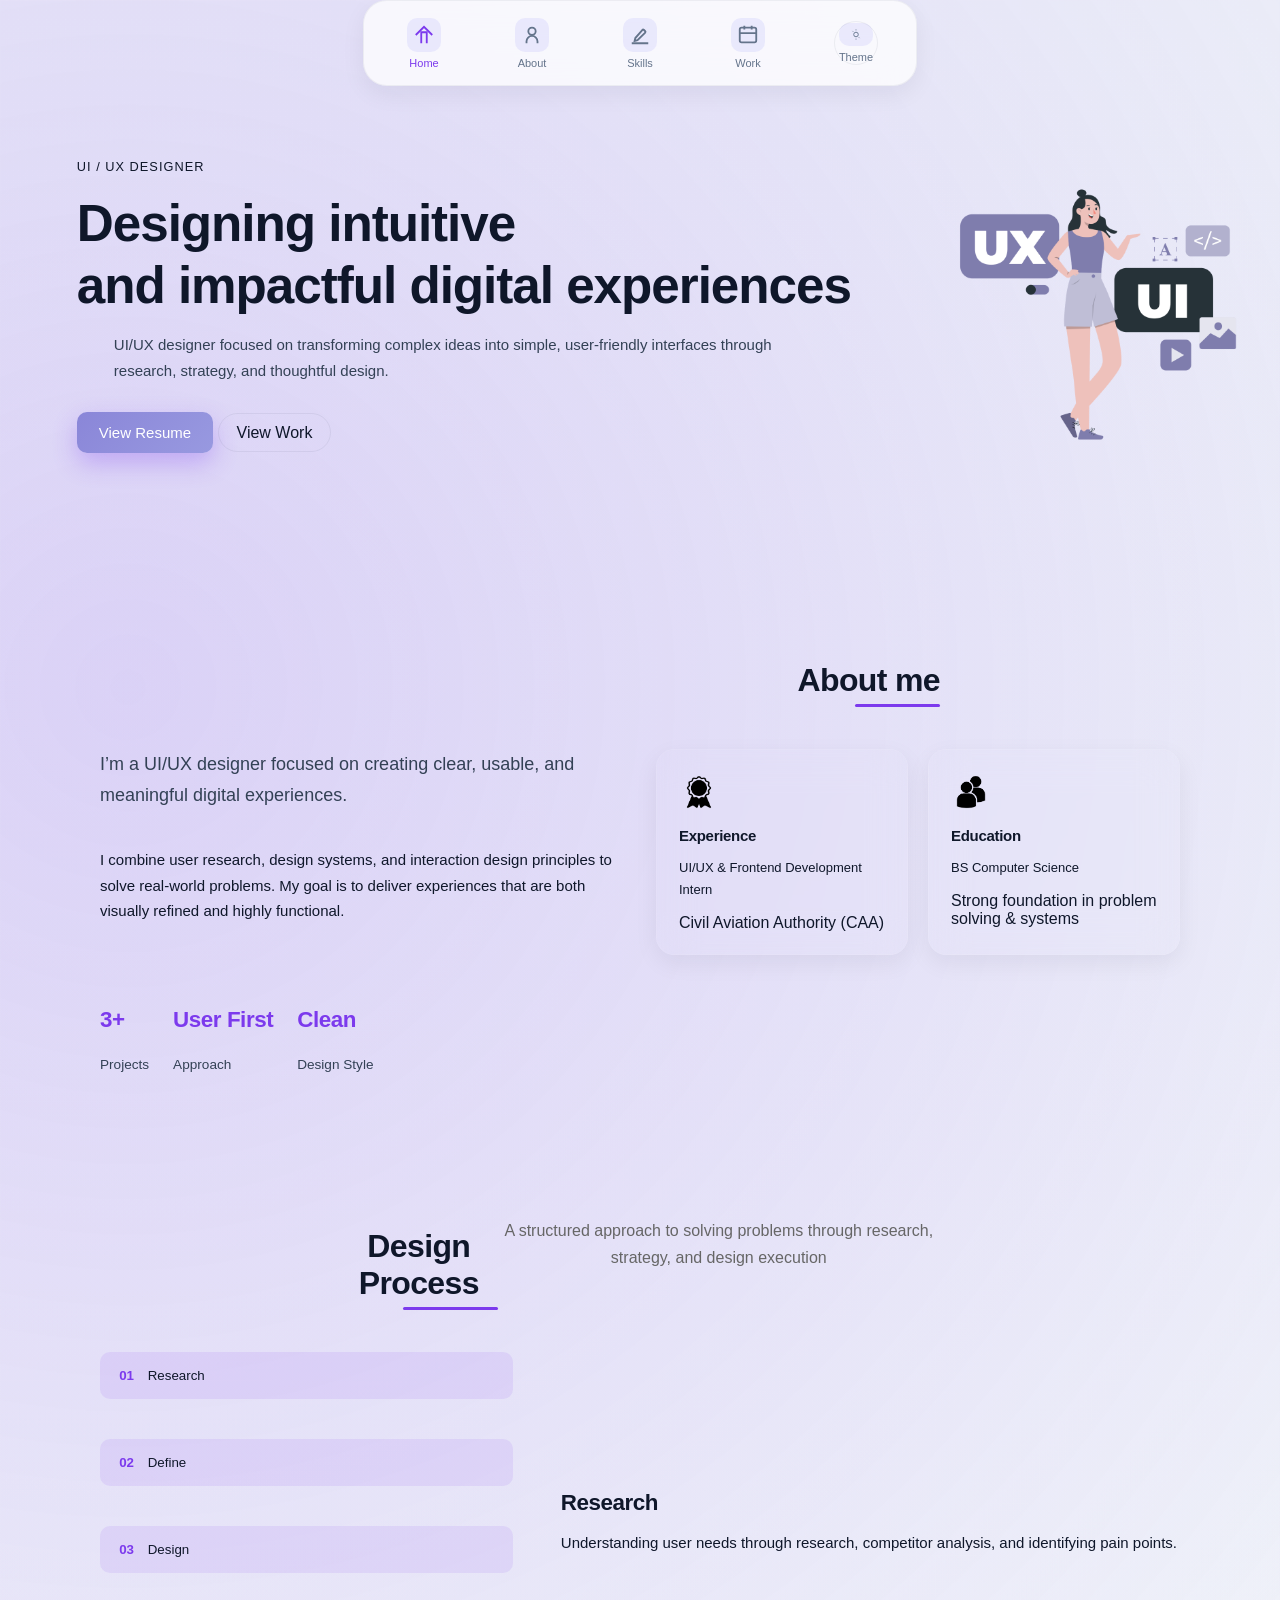
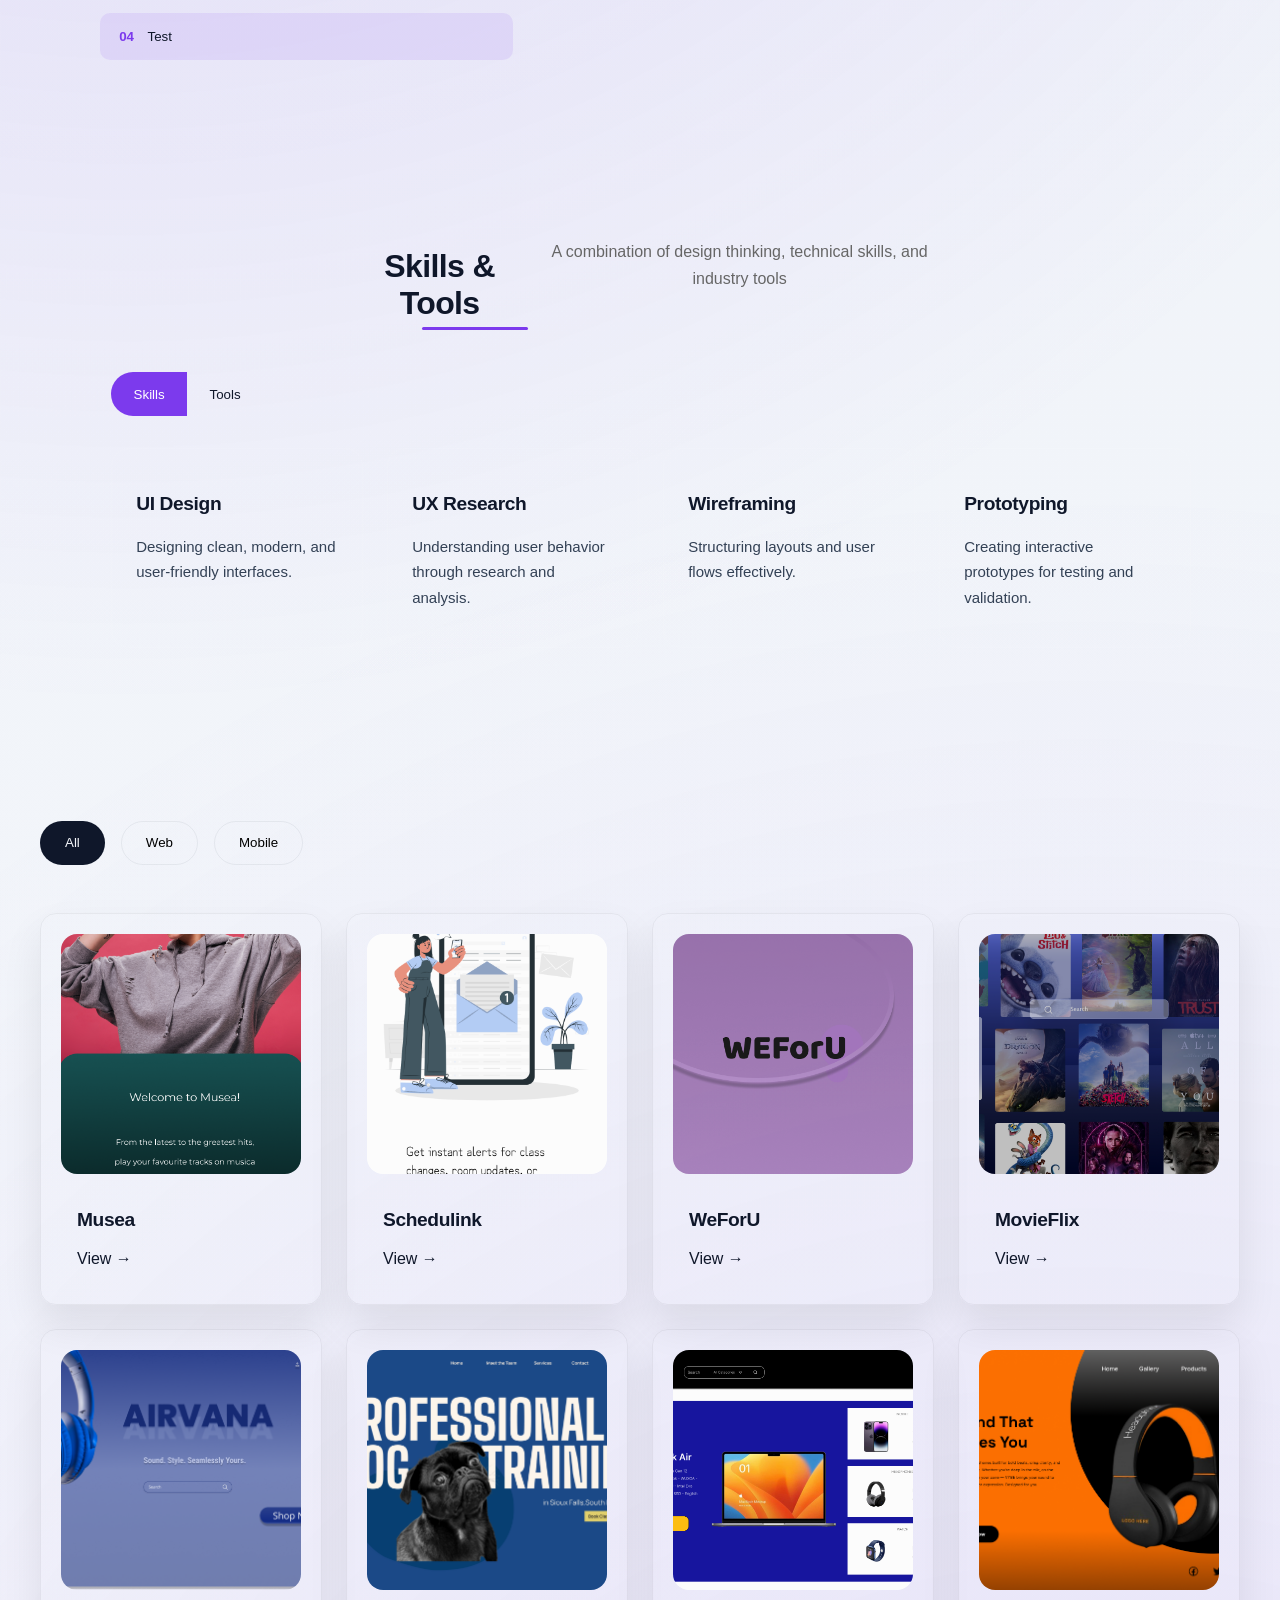
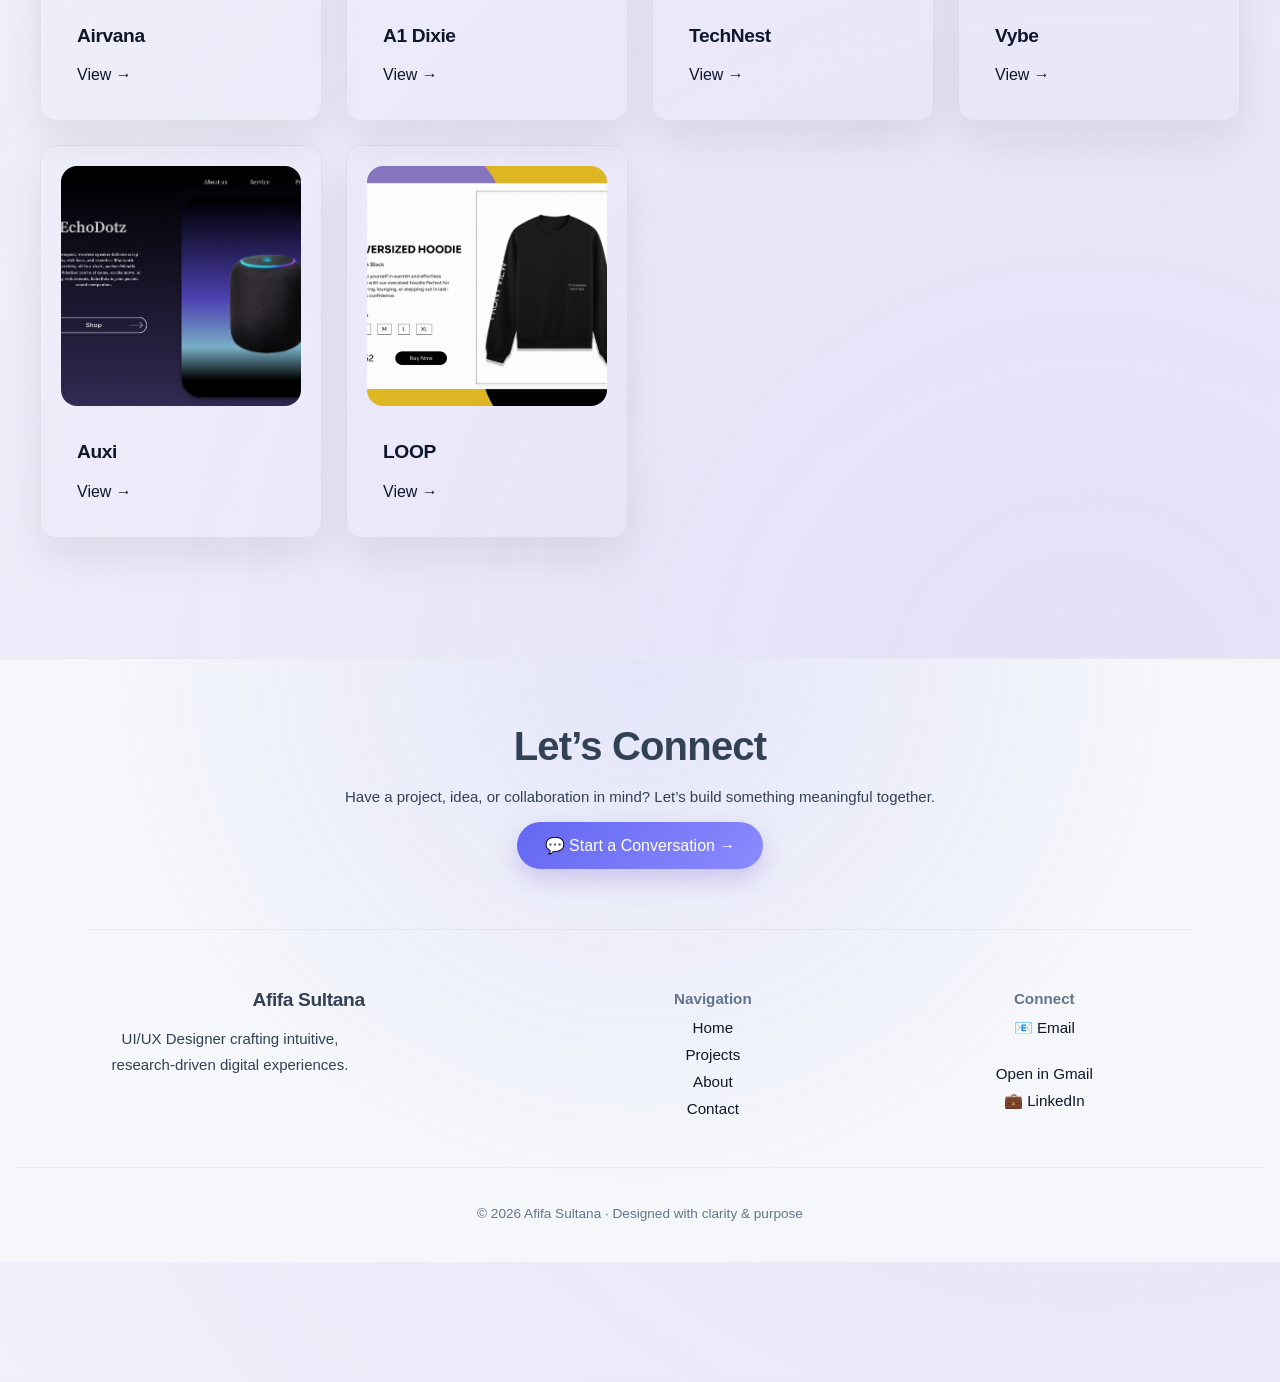
==== commit 583b2761: "Update index.html" ====
--- a/index.html
+++ b/index.html
@@ -443,14 +443,16 @@
 <!-- ================= PREMIUM FOOTER (WITH CONNECT) ================= -->
 <footer class="footer" role="contentinfo">
 
-  <!-- TOP CTA -->
-  <div class="footer-cta">
-    <h2>Let’s Connect</h2>
-    <p>Have a project, idea, or collaboration in mind? Let’s build something meaningful together.</p>
-    <a href="mailto:ms.afifasultana.1@gmail.com" class="btn-footer">
-      Start a Conversation →
-    </a>
-  </div>
+ <div class="footer-cta">
+  <h2>Let’s Connect</h2>
+  <p>Have a project, idea, or collaboration in mind? Let’s build something meaningful together.</p>
+
+  <a href="https://wa.me/923001234567?text=Hi%20Afifa,%20I%20came%20across%20your%20portfolio%20and%20would%20love%20to%20connect."
+     target="_blank"
+     class="btn-footer">
+    💬 Start a Conversation →
+  </a>
+</div>
 
   <!-- MAIN GRID -->
   <div class="footer-container">
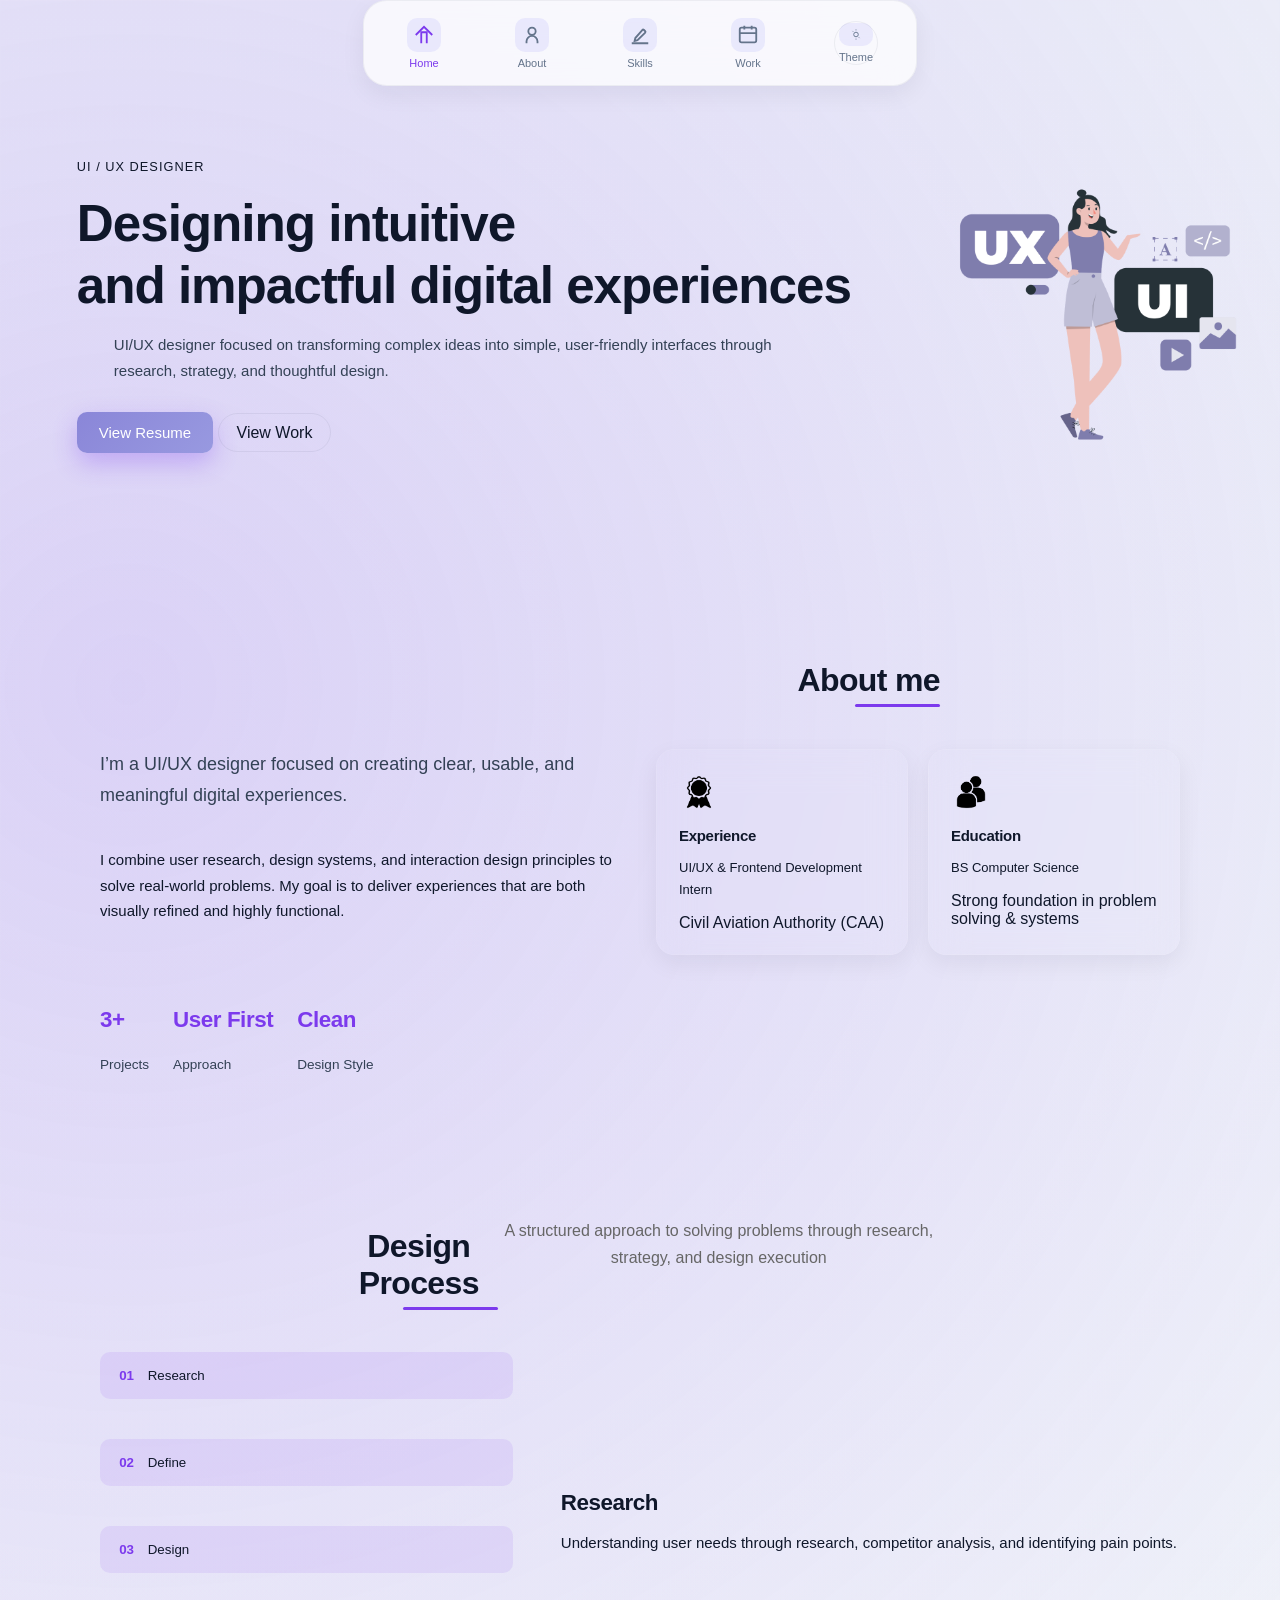
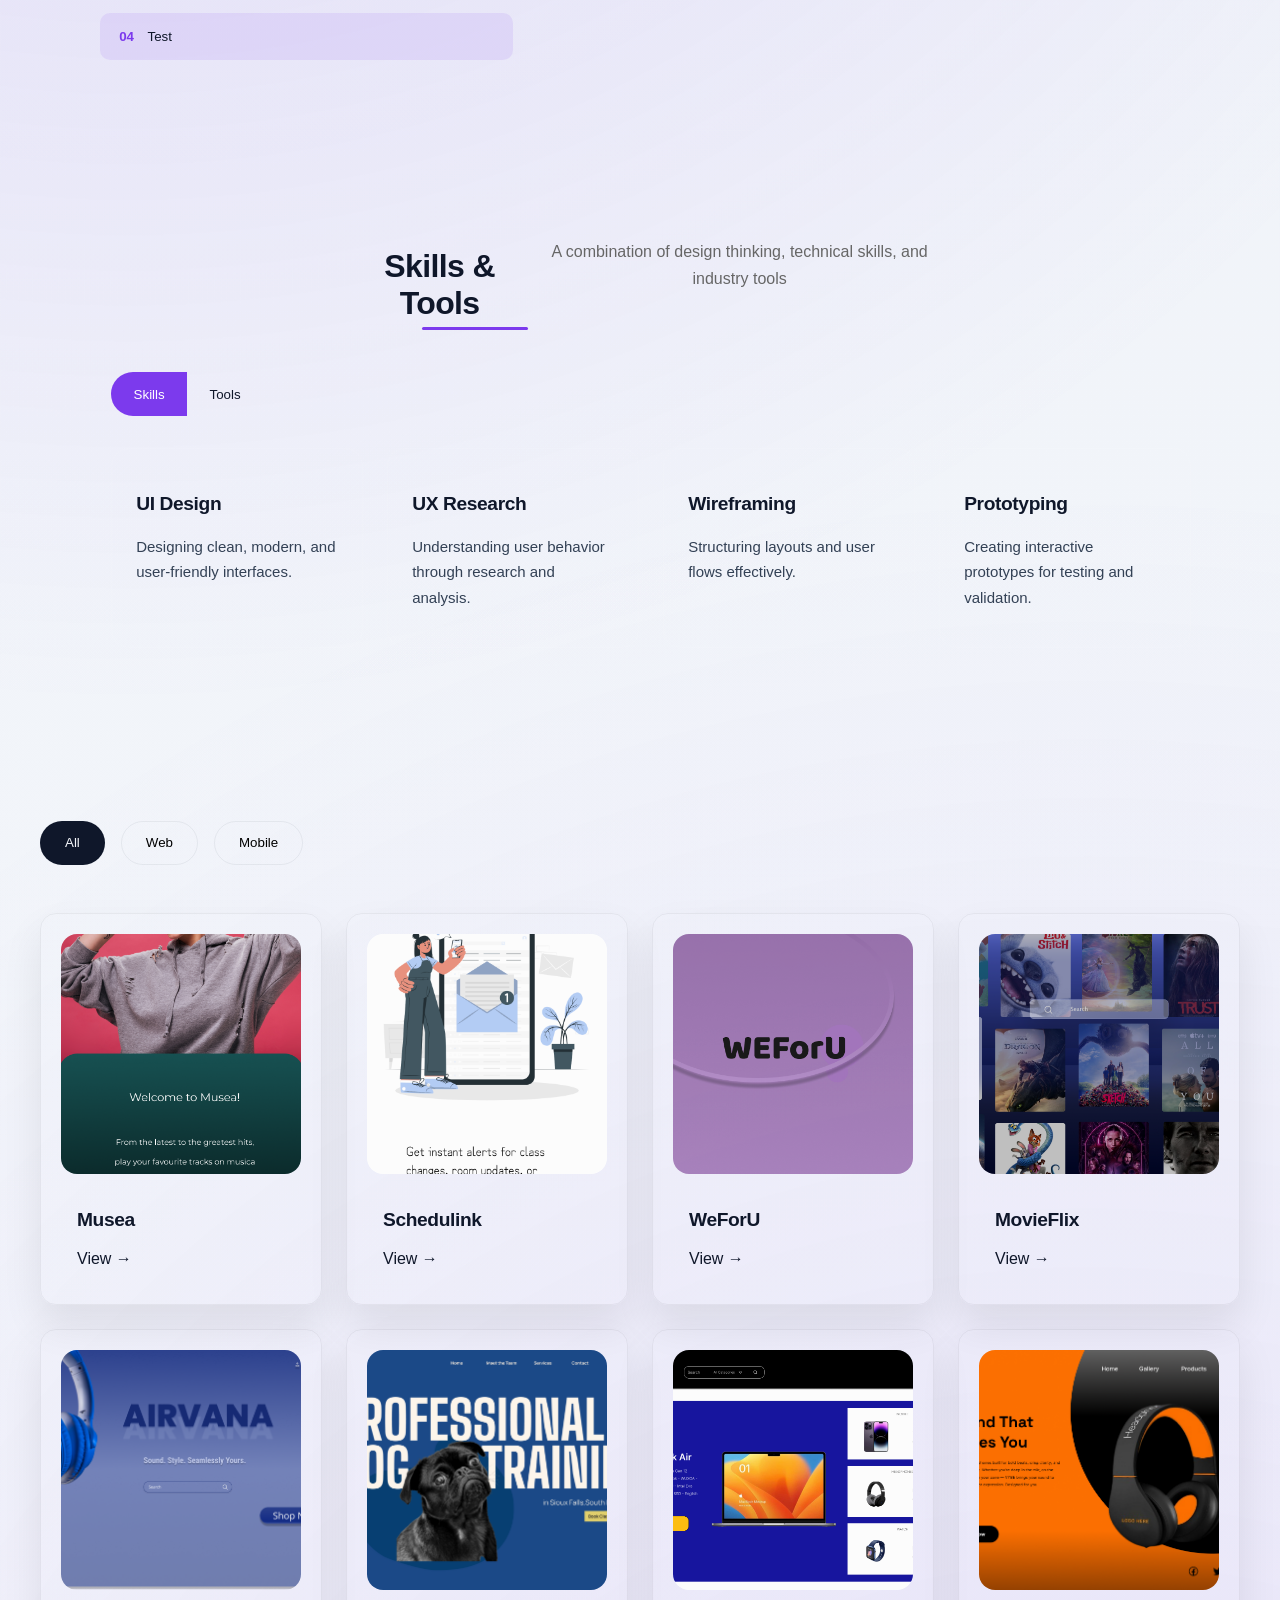
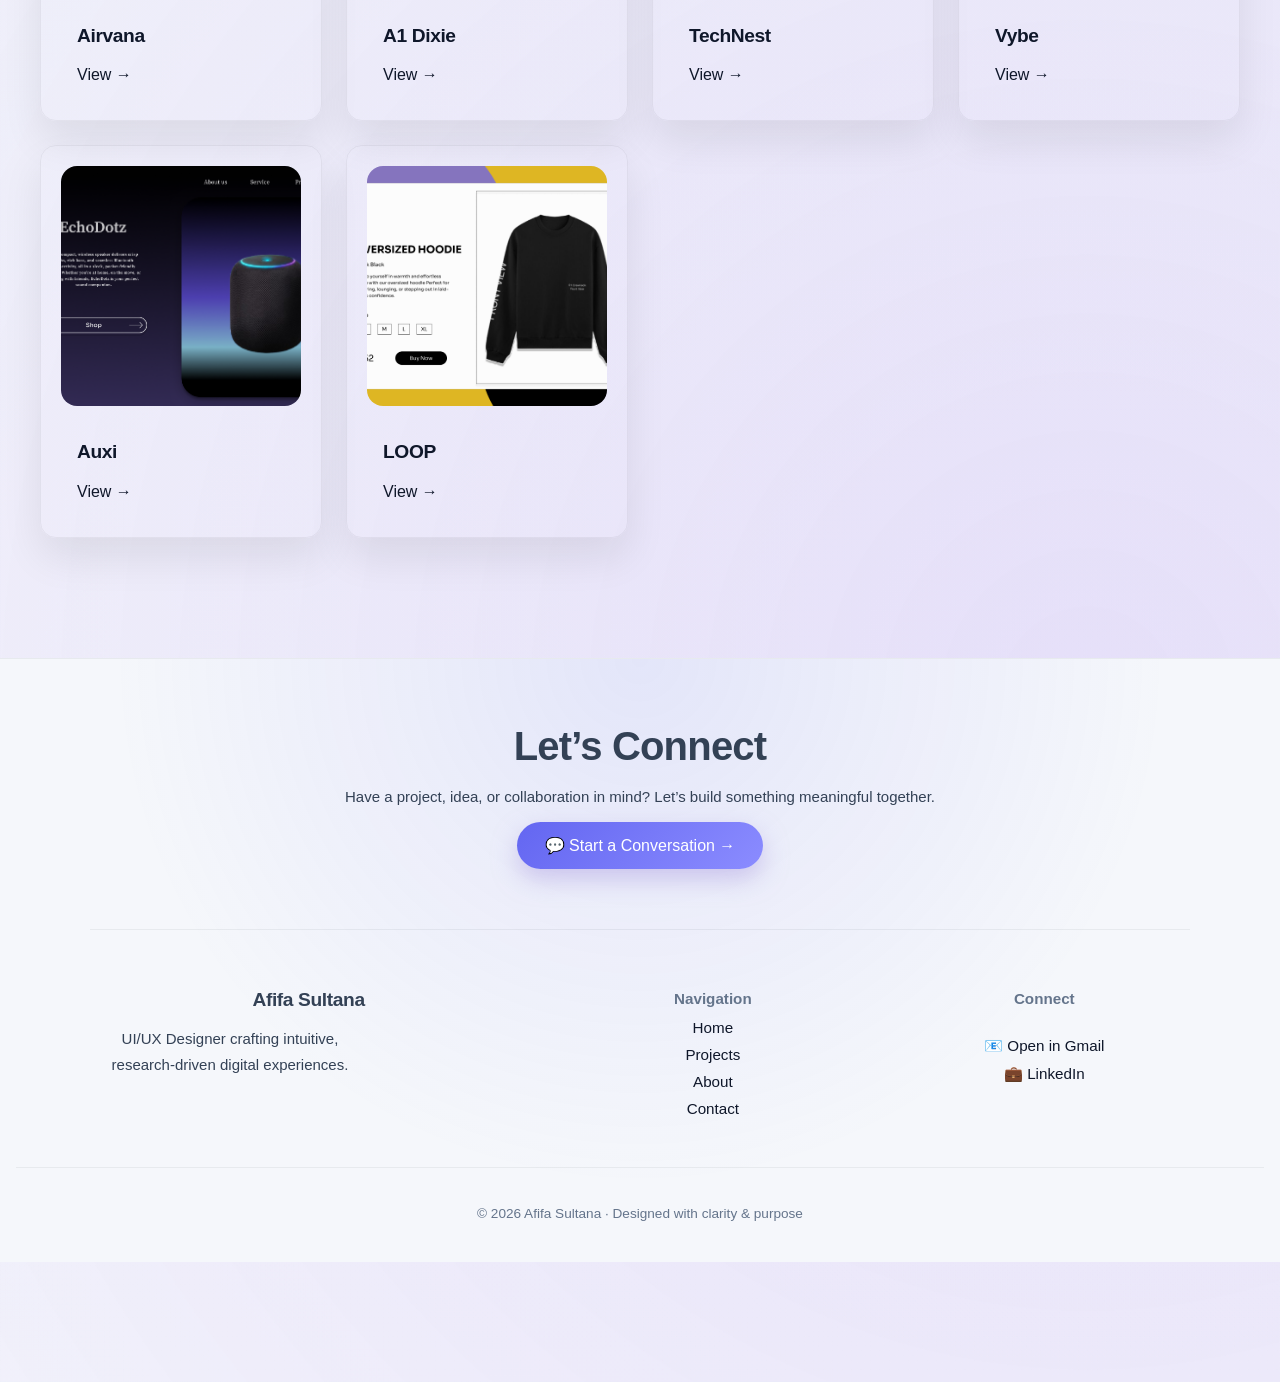
==== commit b1bc42c5: "Update index.html" ====
--- a/index.html
+++ b/index.html
@@ -446,12 +446,12 @@
  <div class="footer-cta">
   <h2>Let’s Connect</h2>
   <p>Have a project, idea, or collaboration in mind? Let’s build something meaningful together.</p>
-
-  <a href="https://wa.me/923001234567?text=Hi%20Afifa,%20I%20came%20across%20your%20portfolio%20and%20would%20love%20to%20connect."
-     target="_blank"
-     class="btn-footer">
-    💬 Start a Conversation →
-  </a>
+   
+<a href="https://wa.me/923413607740?text=Hi%20Afifa,%20I%20saw%20your%20portfolio%20and%20would%20love%20to%20connect."
+   target="_blank"
+   class="btn-footer">
+  💬 Start a Conversation →
+</a>
 </div>
 
   <!-- MAIN GRID -->
@@ -475,10 +475,10 @@
  <div class="footer-col">
   <h4>Connect</h4>
 
-  <a href="mailto:ms.afifasultana.1@gmail.com">📧 Email</a>
+  <a href="mailto:ms.afifasultana.1@gmail.com"></a>
 <br>
 <a href="https://mail.google.com/mail/?view=cm&fs=1&to=ms.afifasultana.1@gmail.com" target="_blank">
-  Open in Gmail
+  📧 Open in Gmail
 </a>
 
   <!-- LinkedIn -->
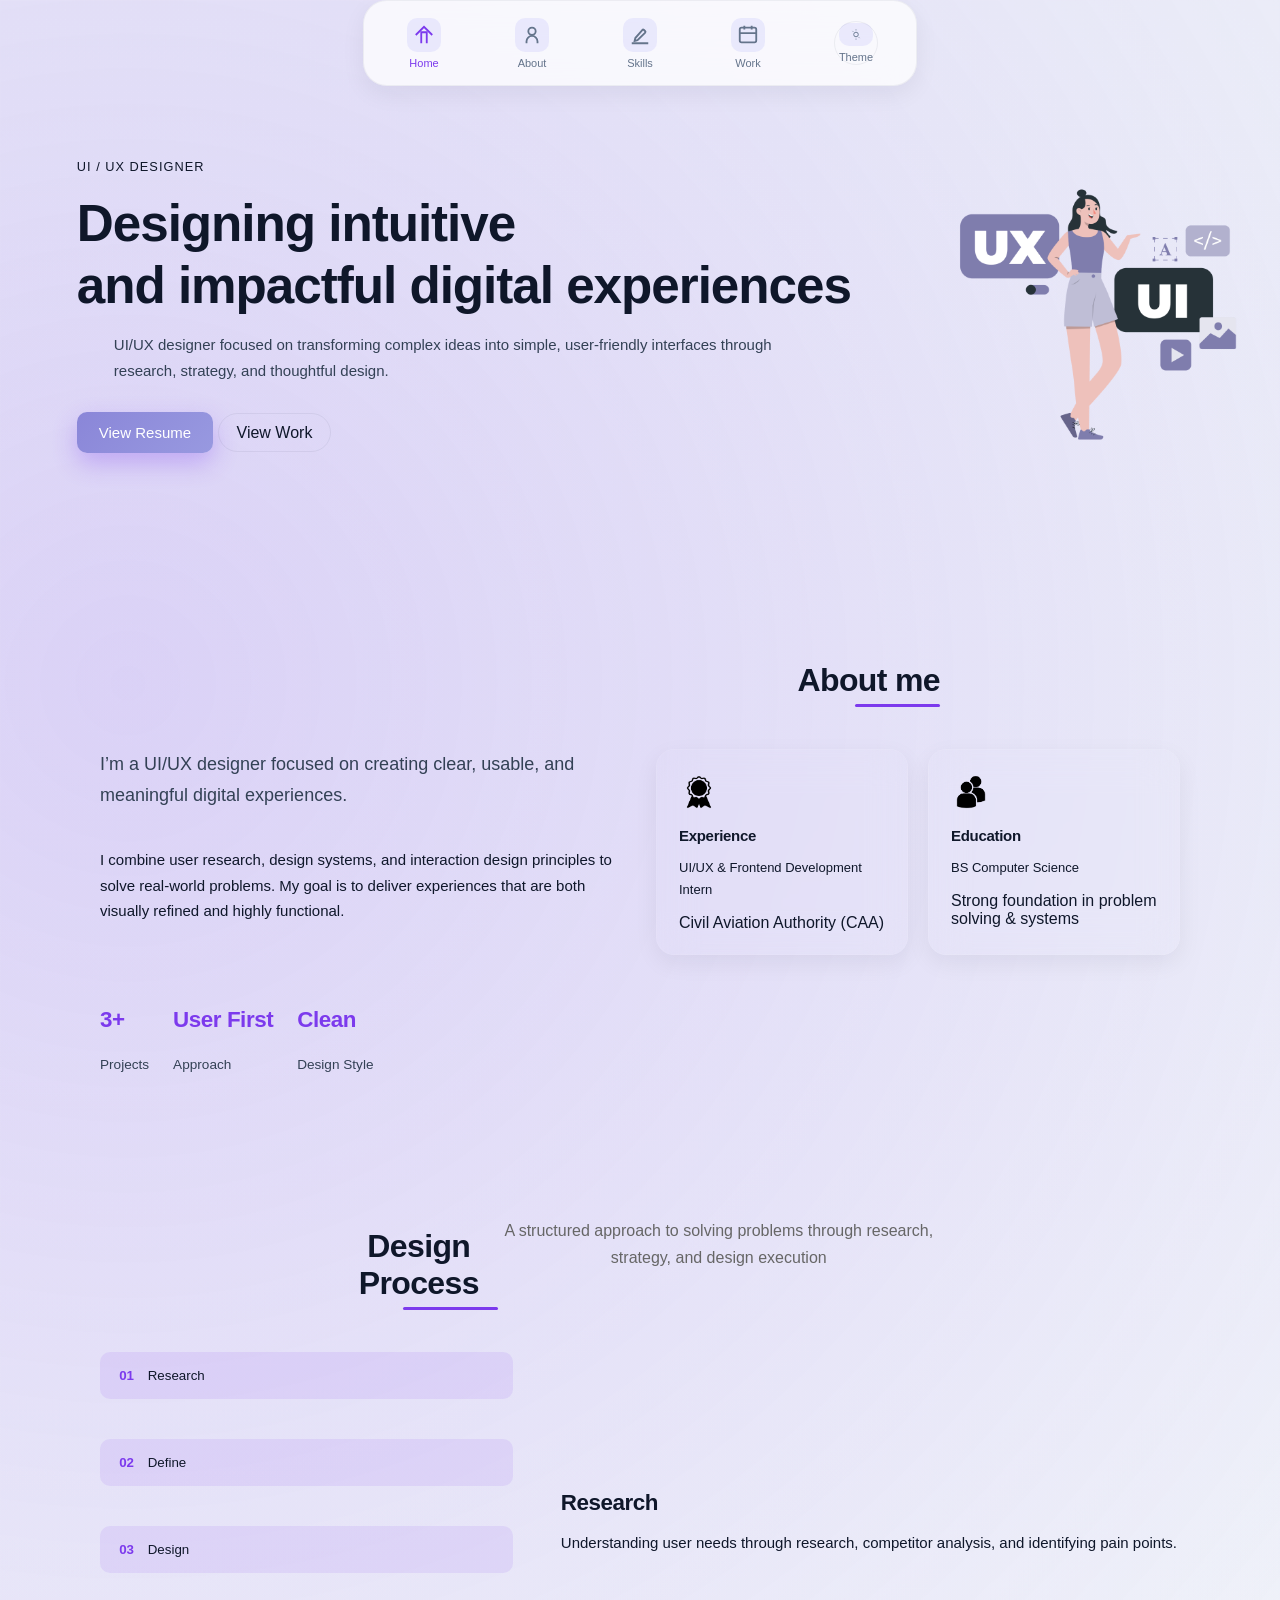
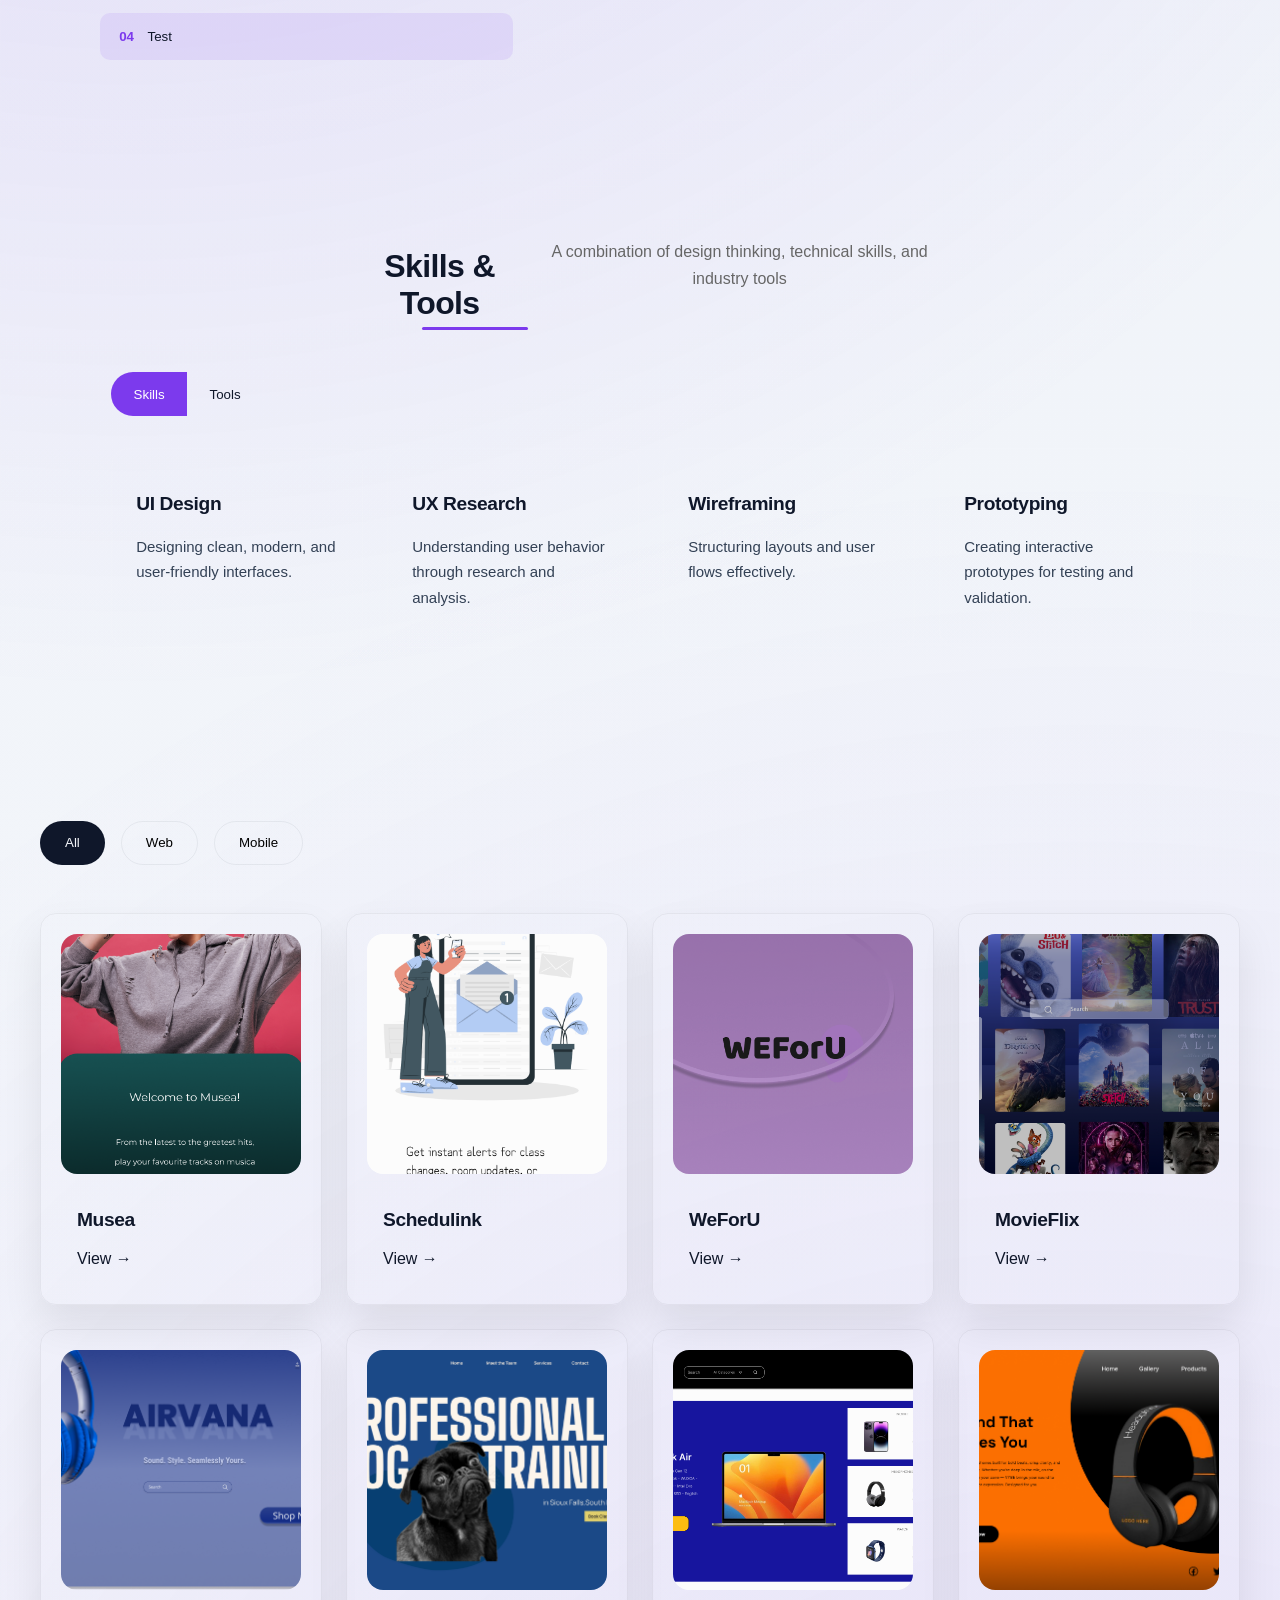
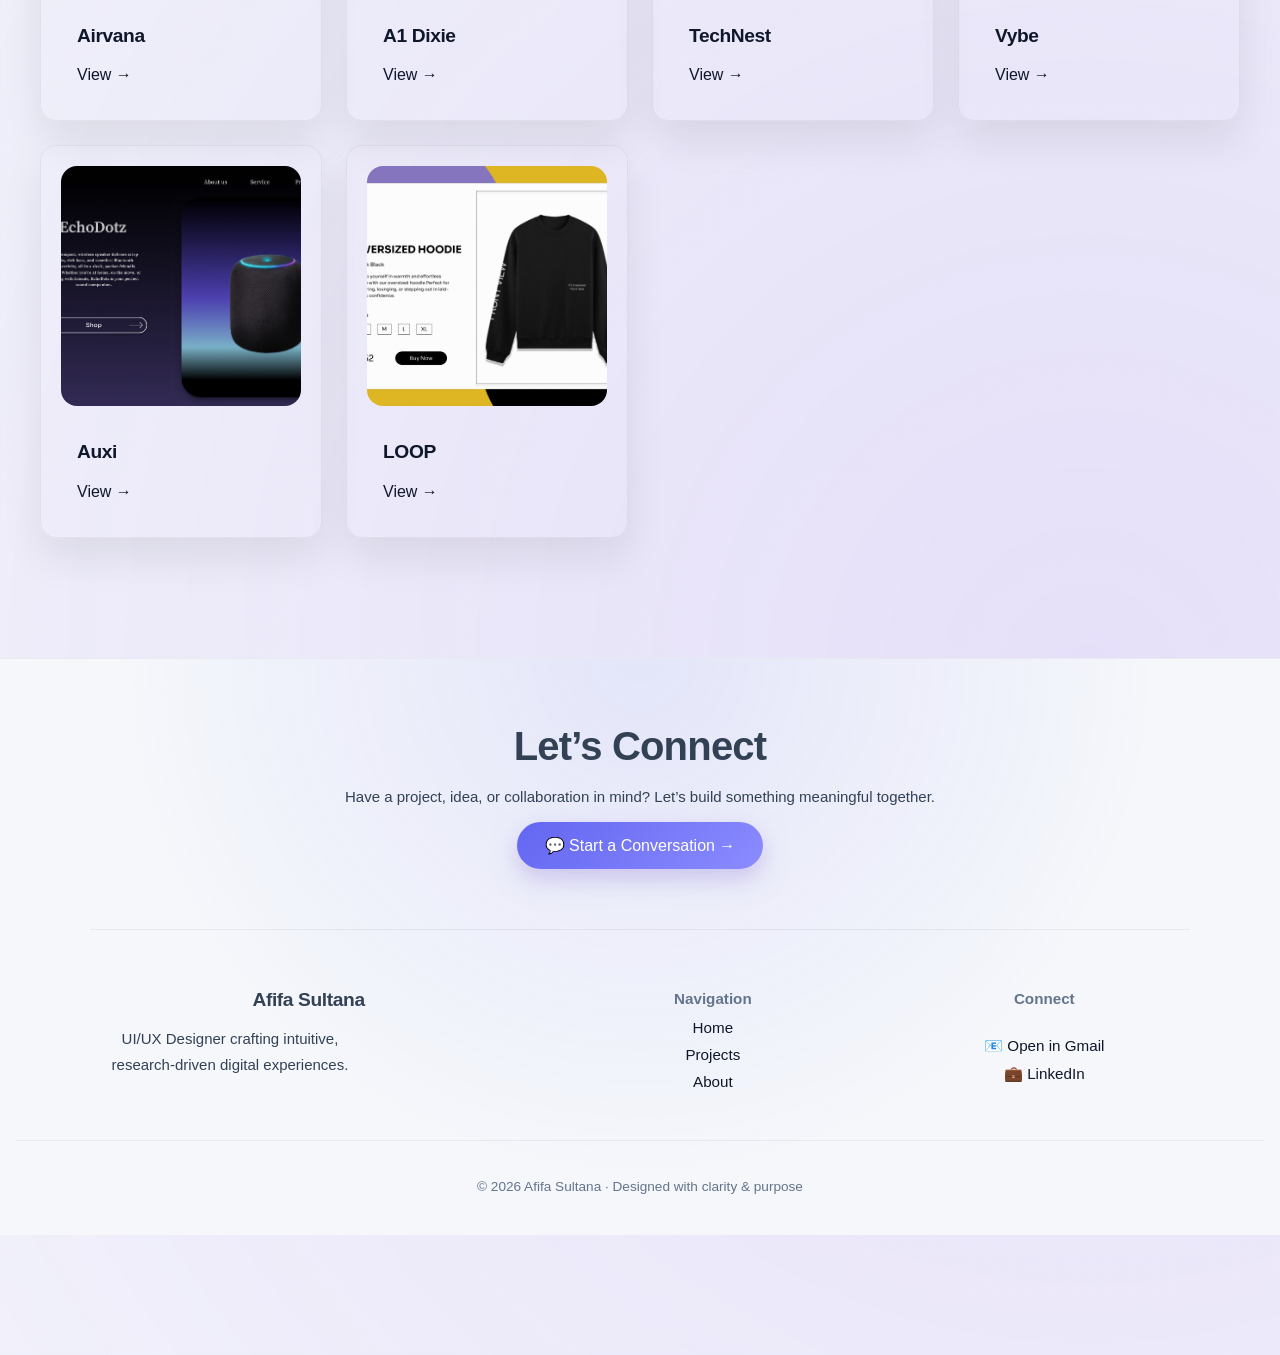
==== commit 94794ece: "Update index.html" ====
--- a/index.html
+++ b/index.html
@@ -469,13 +469,11 @@
       <a href="#">Home</a>
       <a href="#">Projects</a>
       <a href="#">About</a>
-      <a href="#contact">Contact</a>
+     
     </div>
 
  <div class="footer-col">
   <h4>Connect</h4>
-
-  <a href="mailto:ms.afifasultana.1@gmail.com"></a>
 <br>
 <a href="https://mail.google.com/mail/?view=cm&fs=1&to=ms.afifasultana.1@gmail.com" target="_blank">
   📧 Open in Gmail
